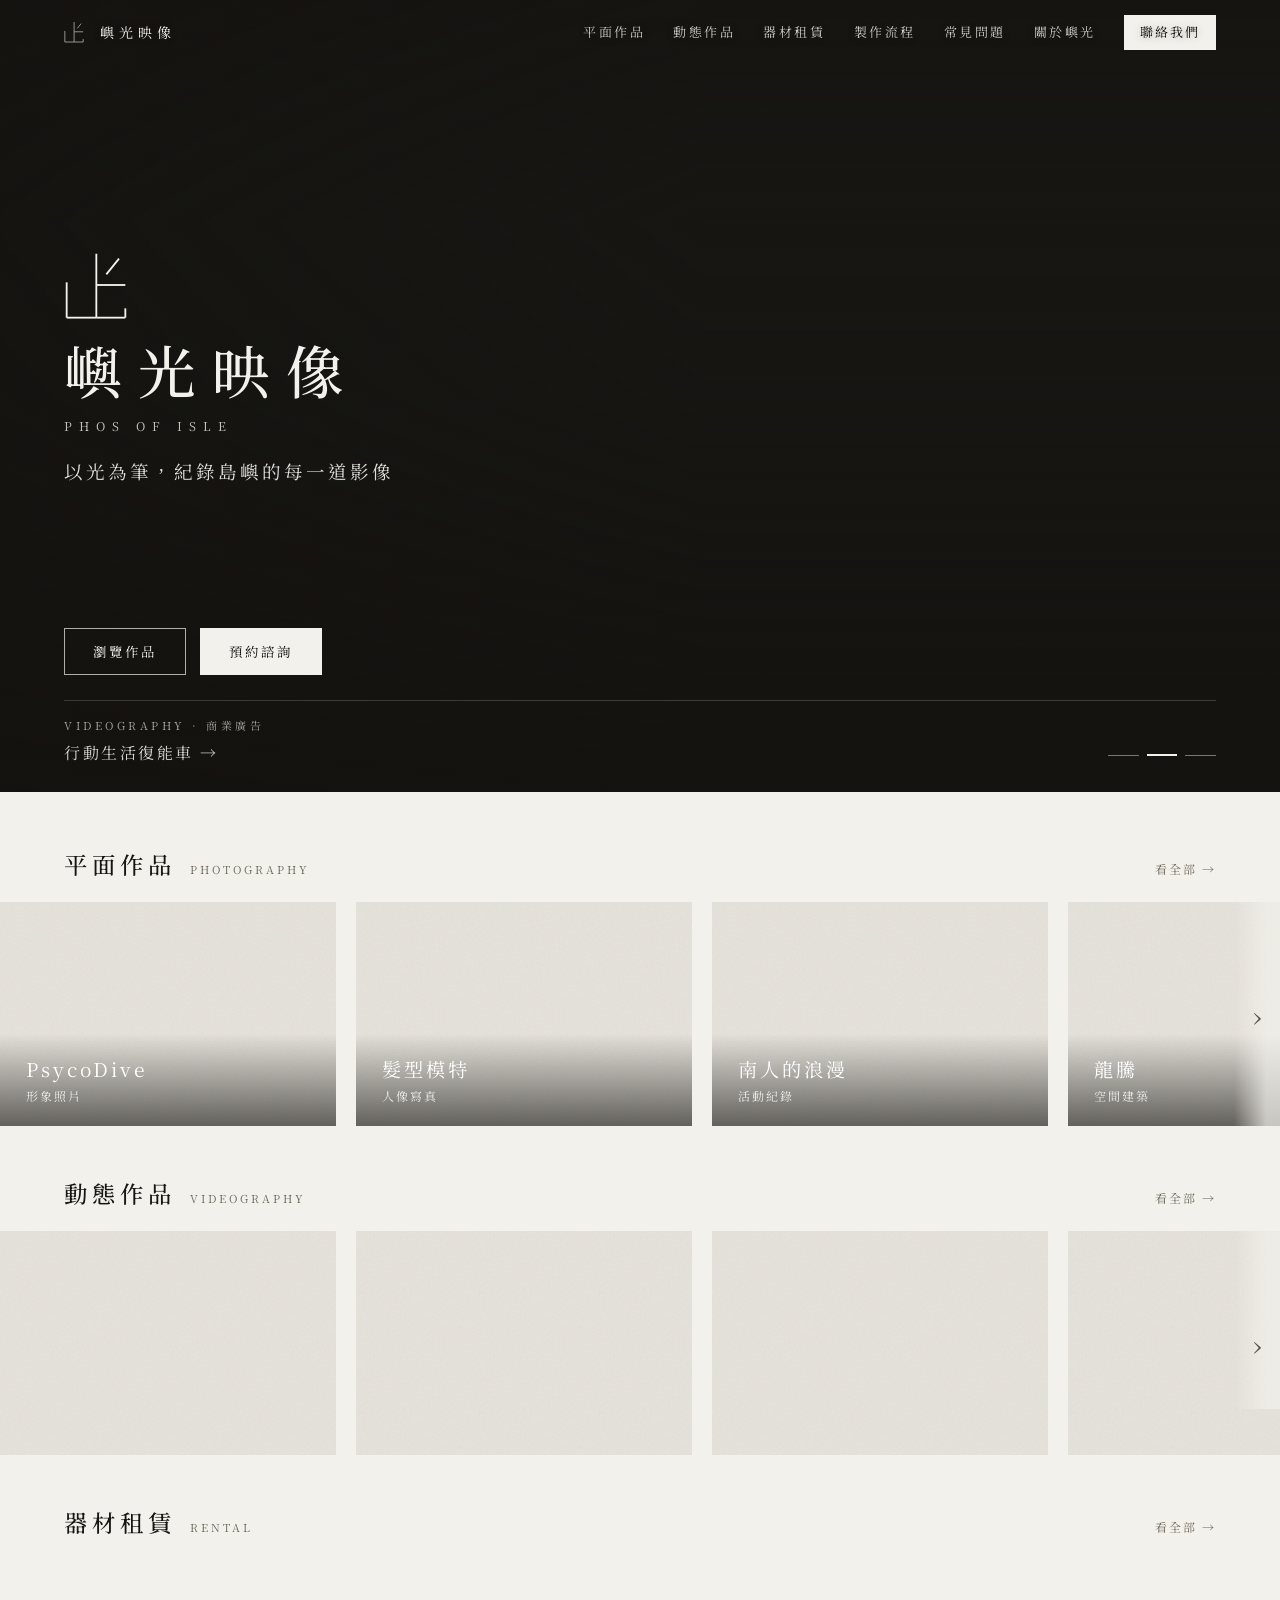
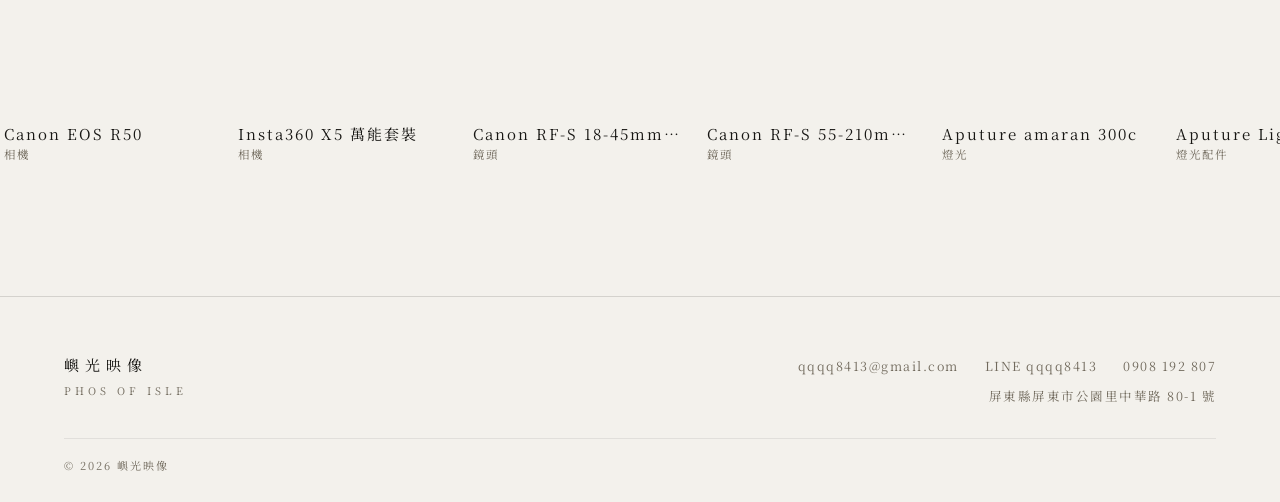
==== yuguang-site/index.html @ 2388ec25 "分類自動抓圖時要用專案的封面,不是專案的第一張照片 站長在「婚禮紀錄」的專案裡換了封面,分類卡片卻沒變。原因是分類沒有自己的 封面時,四個地方都直接抓 pj.photos[0],完全跳過 pj.cov" ====
<!DOCTYPE html>
<html lang="zh-Hant" class="no-js">
  <head>
<script>/*no-js-off*/document.documentElement.classList.remove("no-js")</script>
    <meta charset="UTF-8">
    <meta name="viewport" content="width=device-width, initial-scale=1.0">
    <title>嶼光映像 PHOS OF ISLE｜屏東攝影・影片製作・器材租借</title>
    <meta name="description" content="嶼光映像 PHOS OF ISLE，屏東的影像工作室。平面攝影、動態影片、企業形象與器材租賃，以光為筆，紀錄島嶼的每一道影像。">
    <link rel="canonical" href="https://phosofisle.com/">
    <meta name="theme-color" content="#f3f1ec">
    <link rel="icon" href="/favicon.svg" type="image/svg+xml">
    <link rel="icon" href="/favicon-32.png" sizes="32x32" type="image/png">
    <link rel="apple-touch-icon" href="/apple-touch-icon.png">
    <link rel="manifest" href="/site.webmanifest">
    <meta property="og:type" content="website">
    <meta property="og:site_name" content="嶼光映像 PHOS OF ISLE">
    <meta property="og:locale" content="zh_TW">
    <meta property="og:title" content="嶼光映像 PHOS OF ISLE｜屏東攝影・影片製作・器材租借">
    <meta property="og:description" content="嶼光映像 PHOS OF ISLE，屏東的影像工作室。平面攝影、動態影片、企業形象與器材租賃，以光為筆，紀錄島嶼的每一道影像。">
    <meta property="og:url" content="https://phosofisle.com/">
    <meta property="og:image" content="https://phosofisle.com/images/og.jpg">
    <meta property="og:image:width" content="1200">
    <meta property="og:image:height" content="630">
    <meta property="og:image:alt" content="嶼光映像 PHOS OF ISLE — 以光為筆，紀錄島嶼的每一道影像">
    <meta name="twitter:card" content="summary_large_image">
    <!-- 結構化資料:讓 Google 認得網站名稱與工作室資訊(名稱、聯絡方式、地址);內容與 content/site.json 一致,改聯絡資料時兩邊都要改 -->
    <script type="application/ld+json">
{
      "@context": "https://schema.org",
      "@graph": [
        {
          "@type": "WebSite",
          "@id": "https://phosofisle.com/#website",
          "url": "https://phosofisle.com/",
          "name": "嶼光映像",
          "alternateName": [
            "PHOS OF ISLE",
            "嶼光映像 PHOS OF ISLE"
          ],
          "inLanguage": "zh-TW",
          "publisher": {
            "@id": "https://phosofisle.com/#business"
          }
        },
        {
          "@type": ["LocalBusiness", "ProfessionalService"],
          "@id": "https://phosofisle.com/#business",
          "name": "嶼光映像",
          "alternateName": "PHOS OF ISLE",
          "url": "https://phosofisle.com/",
          "logo": "https://phosofisle.com/images/icon-512.png",
          "image": "https://phosofisle.com/images/og.jpg",
          "description": "屏東影像工作室：平面攝影、動態影像製作與影像器材日租。",
          "email": "qqqq8413@gmail.com",
          "telephone": "+886-908-192-807",
          "address": {
            "@type": "PostalAddress",
            "streetAddress": "公園里中華路 80-1 號",
            "addressLocality": "屏東市",
            "addressRegion": "屏東縣",
            "postalCode": "900",
            "addressCountry": "TW"
          },
          "priceRange": "$$",
          "foundingDate": "2025",
          "sameAs": [
            "https://www.instagram.com/phosofisle/"
          ],
          "openingHoursSpecification": [
            {
              "@type": "OpeningHoursSpecification",
              "dayOfWeek": ["Monday", "Tuesday", "Wednesday", "Thursday", "Friday"],
              "opens": "11:00",
              "closes": "20:00"
            }
          ],
          "areaServed": [
            {
              "@type": "AdministrativeArea",
              "name": "屏東縣"
            },
            {
              "@type": "AdministrativeArea",
              "name": "高雄市"
            }
          ],
          "knowsAbout": [
            "形象影片",
            "商業攝影",
            "人像攝影",
            "活動紀錄",
            "婚禮紀錄",
            "影像器材租借"
          ]
        }
      ]
    }
    </script>
  <style>
      :root{
            --paper:#f3f1ec;--paper-2:#eeece6;--ink:#171613;--muted:#a19a8d;
            --line:rgba(23,22,19,.14);--hair:rgba(23,22,19,.08);
            --serif:"Noto Serif TC","Songti TC",Georgia,"Times New Roman",serif;
            --sans:"PingFang TC","Noto Sans TC","Helvetica Neue",system-ui,sans-serif;
      }
      *{margin:0;padding:0;box-sizing:border-box}
      body{background:var(--paper);color:var(--ink);font-family:var(--sans);line-height:1.6;-webkit-font-smoothing:antialiased}
      a{text-decoration:none;color:inherit}
      html{scroll-behavior:smooth}

      /* 首頁主視覺:滿版精選影像輪播,文字疊在影像上 */
      .hero{position:relative;height:88svh;min-height:520px;max-height:1100px;overflow:hidden;background:var(--ink);color:#f3f1ec;
            display:flex;flex-direction:column;justify-content:center;padding:0 clamp(20px,5vw,64px) clamp(40px,6vh,80px)}
      .hero .slides,.hero .slide{position:absolute;inset:0}
      .hero .slide{background-image:var(--img);background-size:cover;background-position:center 40%;opacity:0;transition:opacity 1.6s ease}
      .hero .slide.on{opacity:1}
      .hero .slide.on.zoom{animation:kb 9s ease-out forwards}
      @keyframes kb{from{transform:scale(1.08)}to{transform:scale(1)}}
      .hero::after{content:"";position:absolute;inset:0;pointer-events:none;
            background:linear-gradient(to bottom,rgba(20,18,15,.35),rgba(20,18,15,0) 28%,rgba(20,18,15,.15) 50%,rgba(20,18,15,.78)),
                  linear-gradient(to right,rgba(20,18,15,.45),rgba(20,18,15,0) 55%)}
      .hero .inner{position:relative;z-index:2;max-width:640px}
      .hero .logo{display:block;width:clamp(40px,5vw,64px);height:auto;aspect-ratio:192/208;margin-bottom:18px}
      .hero h1{font-family:var(--serif);font-weight:500;font-size:clamp(2.1rem,5.2vw,3.6rem);letter-spacing:16px;line-height:1.1}
      .hero .latin{font-family:var(--serif);font-size:clamp(11px,.95vw,14px);letter-spacing:7px;opacity:.8;margin-top:14px}
      .hero .tagline{font-family:var(--serif);margin-top:22px;letter-spacing:3px;font-size:clamp(1rem,1.45vw,1.3rem);opacity:.92}
      /* 品牌區置中偏左,按鈕獨立放在左下、作品名稱上方 */
      .hero .actions{position:absolute;z-index:2;left:clamp(20px,5vw,64px);bottom:clamp(112px,13vh,130px);display:flex;gap:14px;flex-wrap:wrap;font-family:var(--serif);font-size:clamp(13px,1.05vw,15px);letter-spacing:3px}
      .hero .actions a{padding:12px 28px;border:1px solid rgba(243,241,236,.7);transition:background .3s,color .3s}
      .hero .actions a:hover,.hero .actions a.solid{background:#f3f1ec;color:var(--ink)}
      .hero .actions a.solid:hover{background:transparent;color:#f3f1ec}
      .hero .foot{position:absolute;z-index:2;left:0;right:0;bottom:0;display:flex;align-items:flex-end;justify-content:space-between;gap:20px;border-top:1px solid rgba(243,241,236,.18);padding-top:16px!important;margin:0 clamp(20px,5vw,64px);padding-left:0!important;padding-right:0!important;
            padding:0 clamp(20px,5vw,64px) 26px;font-family:var(--serif);font-size:clamp(14px,1.25vw,18px);letter-spacing:2.5px}
      .hero .now{opacity:.88;transition:opacity .4s;text-align:left;max-width:70%}
      .hero .now:hover{opacity:1}
      .hero .now small{display:block;font-size:clamp(11px,.85vw,13px);letter-spacing:3.5px;opacity:.75;margin-bottom:6px;text-transform:uppercase}
      .hero .dots{display:flex;gap:8px}
      .hero .dots button{width:22px;height:22px;border:0;background:none;cursor:pointer;display:flex;align-items:center;justify-content:center;padding:0}
      .hero .dots button{width:clamp(22px,2.4vw,34px)}
      .hero .dots button::before{content:"";width:100%;height:1px;background:rgba(243,241,236,.45);transition:background .3s}
      .hero .dots button[aria-current="true"]::before{background:#f3f1ec;height:2px}
      /* 直向螢幕:輪播改成 16:9 滿寬(影片原始比例,不裁切),品牌文字疊在下緣(留出底部約 15% 給影片內嵌字幕)、作品名稱與切換點在上緣;兩顆按鈕移到影像下方 */
      @media (max-aspect-ratio:4/5){
        .hero{height:auto;aspect-ratio:16/9;min-height:0;max-height:none;overflow:visible;margin-bottom:78px;
              justify-content:flex-end;padding:0 16px 8.5vw}
        .hero .slides{overflow:hidden}
        .hero::after{background:linear-gradient(to bottom,rgba(20,18,15,.6),rgba(20,18,15,0) 30%,rgba(20,18,15,0) 42%,rgba(20,18,15,.85))}
        .hero .logo{display:none}
        .hero h1{font-size:1.35rem;letter-spacing:8px}
        .hero .latin{display:none}
        .hero .tagline{font-size:.78rem;letter-spacing:1.5px;margin-top:6px}
        .hero .foot{top:0;bottom:auto;margin:0 16px;padding-top:10px!important;padding-bottom:0;border-top:0;align-items:flex-start;font-size:11.5px}
        .hero .now small{font-size:9.5px;margin-bottom:2px}
        .hero .actions{position:absolute;left:16px;right:16px;bottom:auto;top:calc(100% + 16px);margin:0;
              display:grid;grid-template-columns:1fr 1fr;gap:10px}
        .hero .actions a{text-align:center;padding:12px 0;border-color:var(--ink);color:var(--ink)}
        .hero .actions a:hover,.hero .actions a.solid{background:var(--ink);color:var(--paper)}
        .hero .actions a.solid:hover{background:transparent;color:var(--ink)}
      }
      @media (prefers-reduced-motion:reduce){.hero .slide.on.zoom{animation:none}.hero .slide{transition:none}}

      /* 首頁頂欄:第一屏就可見;在主視覺上為透明、淺色字,捲過主視覺後轉米白底 */
      .topbar{position:fixed;top:0;left:0;right:0;z-index:40;display:flex;justify-content:space-between;align-items:center;
            padding:15px clamp(20px,5vw,64px);background:var(--paper);border-bottom:1px solid var(--hair);color:var(--ink);
            transition:background-color .35s ease,color .35s ease,border-color .35s ease}
      html:not(.nav-open) .topbar:not(.solid){background:transparent;border-bottom-color:transparent;color:#f3f1ec}
      html:not(.nav-open) .topbar:not(.solid) .sitenav a{color:rgba(243,241,236,.82)}
      html:not(.nav-open) .topbar:not(.solid) .sitenav a:hover{color:#f3f1ec}
      html:not(.nav-open) .topbar:not(.solid) .sitenav a[aria-current="page"]::after{background:#f3f1ec}
      html:not(.nav-open) .topbar:not(.solid) .sitenav a.cta{background:#f3f1ec;color:var(--ink)}
      html:not(.nav-open) .topbar:not(.solid) .navtoggle{color:#f3f1ec}
      html:not(.nav-open) .topbar:not(.solid) .sitenav a,html:not(.nav-open) .topbar:not(.solid) .name{text-shadow:0 1px 8px rgba(0,0,0,.25)}
      .topbar .mark{display:flex;align-items:center;gap:11px}
      .topbar .name{font-family:var(--serif);font-size:14px;letter-spacing:5px;text-indent:5px}
      .rows{padding-top:clamp(36px,6vh,64px)}
      #rows{scroll-margin-top:var(--barh,70px)}
      /* 手機直式:主視覺只有 16:9,頂欄固定米白底,主視覺往下讓出頂欄高度(需放在透明頂欄規則之後) */
      @media (max-aspect-ratio:4/5){
        html:not(.nav-open) .topbar:not(.solid){background:var(--paper);border-bottom-color:var(--hair);color:var(--ink)}
        html:not(.nav-open) .topbar:not(.solid) .navtoggle{color:var(--ink)}
        html:not(.nav-open) .topbar:not(.solid) .name{text-shadow:none}
        body{padding-top:var(--barh,70px)}
      }

      .rows{padding-bottom:clamp(48px,8vh,88px)}
      .row{margin-bottom:clamp(30px,5vh,50px)}
      .rowhead{display:flex;align-items:baseline;gap:14px;padding:0 clamp(20px,5vw,64px);margin-bottom:15px}
      .rowhead h2{font-family:var(--serif);font-weight:500;font-size:clamp(1.15rem,2.4vw,1.46rem);letter-spacing:5px}
      .rowhead .en{font-family:var(--serif);font-size:11px;letter-spacing:3px;text-transform:uppercase;color:var(--muted)}
      .rowhead .more{margin-left:auto;font-family:var(--serif);font-size:12px;letter-spacing:2px;color:var(--muted);transition:.3s;white-space:nowrap}
      .rowhead .more:hover{color:var(--ink)}

      .track{display:flex;--gap:clamp(14px,1.6vw,22px);gap:var(--gap);overflow-x:auto;scroll-snap-type:x proximity;scroll-behavior:smooth;
                 padding:4px clamp(20px,5vw,64px);scrollbar-width:none}
      .track::-webkit-scrollbar{display:none}
      .tile{flex:0 0 calc((100% - 4*var(--gap))/5);scroll-snap-align:start;position:relative;display:block;
                aspect-ratio:3/2;overflow:hidden;background:#e7e4dd;user-select:none} @media(max-width:1180px){.tile{flex-basis:calc((100% - 3*var(--gap))/4)}} @media(max-width:900px){.tile{flex-basis:calc((100% - 2*var(--gap))/3)}} @media(max-width:560px){.tile{flex-basis:78%}} .rowwrap{position:relative} .arrow{position:absolute;top:0;bottom:0;width:46px;display:flex;align-items:center;justify-content:center;z-index:5;border:0;cursor:pointer;font-family:var(--serif);font-size:26px;color:var(--ink);opacity:.7;transition:opacity .25s} .arrow:hover{opacity:1} .arrow.prev{left:0;background:linear-gradient(to right,var(--paper) 30%,rgba(243,241,236,0))} .arrow.next{right:0;background:linear-gradient(to left,var(--paper) 30%,rgba(243,241,236,0))} .arrow[hidden]{display:none}
      /* 平面／動態兩列放大:電腦一次約 3 張(露出下一張一截,暗示可左右滑),平板約 2 張,手機約 1 張 */
      .row.lg .tile{flex-basis:calc((100% - 3*var(--gap))/3.25)}
      @media(max-width:1180px){.row.lg .tile{flex-basis:calc((100% - 2*var(--gap))/2.3)}}
      @media(max-width:700px){.row.lg .tile{flex-basis:84%}}
      .row.lg .tile .cap{padding:22px 26px;font-size:clamp(17px,1.5vw,24px);letter-spacing:3px}
      .row.lg .tile .cap small{font-size:clamp(12px,.9vw,14px);letter-spacing:2px;margin-top:6px}
      .tile .bg{position:absolute;inset:0;background-size:cover;background-position:center;transition:transform 1s cubic-bezier(.19,1,.22,1)}
      .tile:hover .bg{transform:scale(1.06)}
      .tile .grain{position:absolute;inset:0;opacity:.4;mix-blend-mode:multiply;pointer-events:none;
                       background-image:url("data:image/svg+xml,%3Csvg xmlns='http://www.w3.org/2000/svg' width='120' height='120'%3E%3Cfilter id='n'%3E%3CfeTurbulence type='fractalNoise' baseFrequency='.9' numOctaves='2'/%3E%3C/filter%3E%3Crect width='100%25' height='100%25' filter='url(%23n)' opacity='.28'/%3E%3C/svg%3E")}
      .tile .cap{position:absolute;left:0;right:0;bottom:0;z-index:2;padding:16px 18px;color:#fff;
                     font-family:var(--serif);font-size:16px;letter-spacing:2px;line-height:1.35;
                     background:linear-gradient(to top,rgba(20,18,15,.62),rgba(20,18,15,0))}
      .tile .cap small{display:block;font-size:11.5px;letter-spacing:1px;opacity:.85;margin-top:3px}
      /* 器材卡:去背照片直接浮在頁面底色上,名稱改深色字放在下方,不再壓在照片上 */
      .tile.prod{background:transparent;aspect-ratio:1/1}
      .tile.prod .grain{display:none}
      .tile.prod .bg{padding:9% 12% calc(64px + 5%);box-sizing:border-box}
      .tile.prod .cap{background:none;color:var(--ink);padding:10px 4px 12px;
                     white-space:nowrap;overflow:hidden;text-overflow:ellipsis;font-size:15px}
      .tile.prod .cap small{color:var(--muted);opacity:1}

      .empty{color:var(--muted);font-family:var(--serif);letter-spacing:2px;padding:30px clamp(20px,5vw,64px)}
      footer{text-align:center;padding:28px 20px;border-top:1px solid var(--hair);
                 font-family:var(--serif);font-size:11px;letter-spacing:2.5px;color:var(--muted)}
    </style>
    <link rel="preconnect" href="https://fonts.googleapis.com">
  <link rel="preconnect" href="https://fonts.gstatic.com" crossorigin>
  <script>/* 中文字型檔很大,在 4G 上會跟照片搶頻寬(實測讓第一屏照片晚約 0.8 秒)。
     這頁等第一屏照片載完才載字型,最多等 4 秒。 */
  window.loadSiteFont=function(){if(window.__fontOn)return;window.__fontOn=1;var l=document.createElement("link");l.rel="stylesheet";l.href="https://fonts.googleapis.com/css2?family=Noto+Serif+TC:wght@400;500&display=swap";document.head.appendChild(l)};
  setTimeout(window.loadSiteFont,4000);</script>
  <link rel="preload" href="content/albums.json" as="fetch" crossorigin>
  <link rel="preload" href="content/videos.json" as="fetch" crossorigin>
  <link rel="preload" href="content/gear.json" as="fetch" crossorigin>
  <link rel="stylesheet" href="assets/site.css">
  <script src="assets/site.js" defer></script>
  </head>
  <body>

    <svg width="0" height="0" style="position:absolute">
        <symbol id="logo" viewBox="0 0 192 208">
              <g fill="none" stroke="currentColor" stroke-width="5.5" stroke-linecap="butt">
                      <line x1="97" y1="8" x2="97" y2="200"/><line x1="127" y1="70" x2="165" y2="23"/>
                      <line x1="99" y1="102" x2="184" y2="102"/><line x1="8" y1="94" x2="8" y2="200"/>
                      <line x1="8" y1="200" x2="97" y2="200"/><line x1="97" y1="200" x2="184" y2="200"/>
                      <line x1="184" y1="200" x2="184" y2="172"/>
              </g>
        </symbol>
    </svg>

    <div class="topbar" id="topbar">
      <a class="mark" href="index.html"><svg><use href="#logo"/></svg><span class="name">嶼光映像</span></a>
      <!--pre:nav-->
<nav class="sitenav" id="sitenav" aria-label="主選單"><a href="pingmian.html">平面作品</a><a href="dongtai.html">動態作品</a><a href="qicai.html">器材租賃</a><a href="liucheng.html">製作流程</a><a href="wenda.html">常見問題</a><a href="guanyu.html">關於嶼光</a><a href="lianluo.html" class="cta">聯絡我們</a></nav>
<!--/pre:nav-->
    </div>

    <header class="hero" id="hero">
      <div class="slides" id="slides" aria-hidden="true"></div>
      <div class="inner">
        <svg class="logo"><use href="#logo"/></svg>
        <h1>嶼光映像</h1>
        <div class="latin">PHOS OF ISLE</div>
        <p class="tagline">以光為筆，紀錄島嶼的每一道影像</p>
      </div>
      <div class="actions">
        <a href="#rows">瀏覽作品</a>
        <a class="solid" href="lianluo.html">預約諮詢</a>
      </div>
      <div class="foot">
        <a class="now" id="now" href="dongtai.html" hidden></a>
        <div class="dots" id="dots"></div>
      </div>
    </header>

  <div class="rows" id="rows"></div>
  
  
  <script>
    const rows=document.getElementById('rows');
    function opt(u,w){if(!u)return u;if(u.indexOf('res.cloudinary.com')>-1&&u.indexOf('/upload/')>-1){return u.replace('/upload/',`/upload/f_auto,q_auto,w_${w}/`);}return u;}
    function esc(s){return String(s==null?'':s).replace(/[&<>"]/g,m=>({'&':'&amp;','<':'&lt;','>':'&gt;','"':'&quot;'}[m]));}
    /* 代表圖:自己指定的封面優先,再來才是第一張照片(專案也一樣) */
    function firstPhoto(node){
        if(node.cover)return node.cover;
        if(node.photos&&node.photos.length)return node.photos[0].image;
        if(node.projects)for(const pj of node.projects){
              if(pj.cover)return pj.cover;
              if(pj.photos&&pj.photos.length)return pj.photos[0].image;}
        return null;
    }
    /* 卡片的輪播圖:封面排第一張 */
    function tileImgs(node,w){const out=[];if(node.cover)out.push(opt(node.cover,w));
        (node.photos||[]).forEach(p=>{if(p.image&&p.image!==node.cover)out.push(opt(p.image,w));});
        return out.slice(0,6);}
    function tile(it){
        const imgs = (it.imgs&&it.imgs.length) ? it.imgs : (it.img?[it.img]:[]);
        const first = imgs[0];
        const bg = first&&it.product ? `background:url('${first}') center/contain no-repeat;background-origin:content-box` : first ? `background-image:url('${first}')` : it.icon ? `background:#e9e6df url('${it.icon}') center 38%/26% no-repeat` : 'background:linear-gradient(150deg,#c9c3b6,#8f897d)';
        const s = it.sub ? `<small>${esc(it.sub)}</small>` : '';
        return `<a class="tile${it.product?' prod':''}" href="${it.href}" data-imgs="${imgs.join('|')}"><div class="bg" style="${bg}"></div><div class="grain"></div><div class="cap">${esc(it.cap)}${s}</div></a>`;
    }
    function enableHover(){
        if(!window.matchMedia||!window.matchMedia('(hover:hover)').matches)return;
        document.querySelectorAll('.tile:not([data-h])').forEach(t=>{
              t.dataset.h='1';const imgs=(t.dataset.imgs||'').split('|').filter(Boolean);
              if(imgs.length<2)return;
              const bg=t.querySelector('.bg');let idx=0,timer=null,pre=false;
              t.addEventListener('pointerenter',()=>{if(!pre){pre=true;imgs.forEach(u=>{const im=new Image();im.src=u;});}timer=setInterval(()=>{idx=(idx+1)%imgs.length;bg.style.backgroundImage="url('"+imgs[idx]+"')";},900);});
              t.addEventListener('pointerleave',()=>{clearInterval(timer);idx=0;bg.style.backgroundImage="url('"+imgs[0]+"')";});
        });
    }
    function addRow(zh,en,more,items,size){
        const tiles = items.length ? items.map(tile).join('') : tile({href:more,img:null,cap:'尚無作品',sub:'點此進入'});
        rows.insertAdjacentHTML('beforeend',
                                    `<section class="row${size?' '+size:''}"><div class="rowhead"><h2>${zh}</h2><span class="en">${en}</span><a class="more" href="${more}">看全部 →</a></div><div class="rowwrap"><button class="arrow prev" aria-label="上一張" hidden>‹</button><div class="track">${tiles}</div><button class="arrow next" aria-label="下一張">›</button></div></section>`);
        bindArrows();
        
    }
    function bindArrows(){
        document.querySelectorAll('.rowwrap:not([data-a])').forEach(w=>{
              w.dataset.a='1';const tr=w.querySelector('.track'),pv=w.querySelector('.prev'),nx=w.querySelector('.next');
              const amt=()=>Math.max(tr.clientWidth*0.8,200);
              pv.addEventListener('click',()=>tr.scrollBy({left:-amt(),behavior:'smooth'}));
              nx.addEventListener('click',()=>tr.scrollBy({left:amt(),behavior:'smooth'}));
              const upd=()=>{const pad=parseFloat(getComputedStyle(tr).paddingLeft)||0,max=tr.scrollWidth-tr.clientWidth-2;pv.hidden=tr.scrollLeft<=pad+4;nx.hidden=tr.scrollLeft>=max;};
              tr.addEventListener('scroll',upd);window.addEventListener('resize',upd);setTimeout(upd,80);
        });
    }

    const GEARICON={'攝影機':'camera','相機機身':'camera','相機':'camera','燈光配件':'light','燈架':'tripod','鏡頭':'lens','燈光':'light','收音':'audio','穩定器':'gimbal','空拍機':'drone','腳架':'tripod'};
    /* 器材照片(去背):裁掉四周透明邊後完整顯示,不裁切 */
    function gimg(u,w){if(u&&u.indexOf('res.cloudinary.com')>-1&&u.indexOf('/upload/')>-1)return u.replace('/upload/',`/upload/e_trim:10/c_limit,w_${w},h_${w}/f_auto,q_auto/`);return opt(u,w);}
    function gearIcon(cat){return 'assets/gear-icons/'+(GEARICON[cat]||'other')+'.svg';}
    function ytid(s){s=String(s||'').trim();const m=s.match(/(?:youtu\.be\/|v=|embed\/|shorts\/|live\/)([A-Za-z0-9_-]{11})/);return m?m[1]:s;}

    /* 影片封面常內嵌電影黑邊;主視覺用 Cloudinary e_trim 先裁掉純色邊再放大 */
    function heroImg(u,w){if(u&&u.indexOf('res.cloudinary.com')>-1&&u.indexOf('/upload/')>-1)return u.replace('/upload/',`/upload/e_trim:20/f_auto,q_auto,w_${w||2000}/`);return u;}
    /* 主視覺輪播:精選影片中有自訂封面的優先(橫幅、高解析);不足 2 張時補平面作品照片 */
    function buildHero(v,a){
        const slides=[];
        (v.videos||[]).filter(x=>x.cover&&(x.featured===true||x.cat==='精選作品')).forEach(x=>
              slides.push({img:heroImg(x.cover),kicker:'Videography · '+(x.cat||'動態作品'),title:x.title||'',href:'dongtai.html?v='+encodeURIComponent(ytid(x.yt))}));
        if(slides.length<2)(a.albums||[]).forEach((al,i)=>{const ph=firstPhoto(al);
              if(ph)slides.push({img:heroImg(ph),kicker:'Photography · '+(al.zh||''),title:al.zh||'',href:al.slug?'pingmian.html?album='+al.slug:'pingmian.html?cat='+i});});
        if(!slides.length){window.loadSiteFont();return;}
        {const im=new Image();im.onload=im.onerror=()=>window.loadSiteFont();im.src=slides[0].img;}
        const box=document.getElementById('slides'),dots=document.getElementById('dots'),now=document.getElementById('now');
        const still=window.matchMedia&&matchMedia('(prefers-reduced-motion: reduce)').matches;
        box.innerHTML=slides.map(sl=>`<div class="slide${still?'':' zoom'}" data-img="${esc(sl.img)}"></div>`).join('');
        const els=[...box.children];
        const load=i=>{const el=els[i];if(el.dataset.img){el.style.setProperty('--img',`url('${el.dataset.img}')`);delete el.dataset.img;}};
        if(slides.length>1)dots.innerHTML=slides.map((sl,i)=>`<button type="button" aria-label="第 ${i+1} 張:${esc(sl.title)}"></button>`).join('');
        let cur=-1,timer=null;
        function go(i){
              if(i===cur)return;
              load(i);load((i+1)%els.length);
              els.forEach((el,k)=>el.classList.toggle('on',k===i));
              [...dots.children].forEach((d,k)=>d.setAttribute('aria-current',String(k===i)));
              const sl=slides[i];now.hidden=false;now.href=sl.href;
              now.innerHTML=`<small>${esc(sl.kicker)}</small>${esc(sl.title)} →`;
              cur=i;
        }
        function play(){clearInterval(timer);if(!still&&els.length>1)timer=setInterval(()=>go((cur+1)%els.length),7000);}
        [...dots.children].forEach((d,k)=>d.addEventListener('click',()=>{go(k);play();}));
        document.addEventListener('visibilitychange',()=>{document.hidden?clearInterval(timer):play();});
        go(0);play();
    }

    /* 頂欄:一直可見,捲過主視覺後轉為米白底 */
    (function(){
        const bar=document.getElementById('topbar'),hero=document.getElementById('hero');
        const upd=()=>{bar.classList.toggle('solid',window.scrollY>hero.offsetTop+hero.offsetHeight-bar.offsetHeight);
            document.documentElement.style.setProperty('--barh',bar.offsetHeight+'px');};
        window.addEventListener('scroll',upd,{passive:true});window.addEventListener('resize',upd);upd();
        if('ResizeObserver' in window)new ResizeObserver(upd).observe(bar);
    })();

    Promise.all([
        fetch('content/albums.json').then(r=>r.json()).catch(()=>({albums:[]})),
        fetch('content/videos.json').then(r=>r.json()).catch(()=>({videos:[]})),
        fetch('content/gear.json').then(r=>r.json()).catch(()=>({gear:[]}))
      ]).then(([a,v,g])=>{
        const plane=[];
        (a.albums||[]).forEach((al,i)=>{
              if(al.projects&&al.projects.length){
                      al.projects.forEach((pj,j)=>plane.push({featured:pj.featured===true,href:al.slug&&pj.slug?`pingmian.html?album=${al.slug}&project=${pj.slug}`:`pingmian.html?cat=${i}&proj=${j}`,imgs:tileImgs(pj,1200),cap:pj.zh||al.zh,sub:al.zh}));
              }else{
                      plane.push({featured:al.featured===true,href:al.slug?`pingmian.html?album=${al.slug}`:`pingmian.html?cat=${i}`,imgs:tileImgs(al,1200),cap:al.zh,sub:al.en});
              }
        });
        /* 後台勾了「★ 首頁精選」就只顯示勾選的(順序依後台的分類／專案排序);一個都沒勾時顯示全部 */
        const planePick=plane.filter(x=>x.featured);
        addRow('平面作品','Photography','pingmian.html',planePick.length?planePick:plane,'lg');

                const vids=(v.videos||[]).filter(x=>x.yt&&(x.featured===true||x.cat==='精選作品')).map(x=>({href:'dongtai.html?v='+encodeURIComponent(ytid(x.yt)),img:x.cover?heroImg(x.cover,1200):`https://img.youtube.com/vi/${(String(x.yt).match(/(?:youtu\.be\/|v=|embed\/|shorts\/|live\/)([A-Za-z0-9_-]{11})/)||[0,x.yt])[1]}/hqdefault.jpg`,cap:x.title||'影片',sub:x.cat}));
        addRow('動態作品','Videography','dongtai.html',vids,'lg');

                const gear=(g.gear||[]).map((x,i)=>({href:'qicai.html?item='+encodeURIComponent(x.slug||i),img:gimg(x.image,700),product:!!x.image,icon:gearIcon(x.cat),cap:x.name||'器材',sub:x.cat}));
        addRow('器材租賃','Rental','qicai.html',gear);
        buildHero(v,a);
        restoreY();
    }).catch(()=>{rows.innerHTML='<div class="empty">作品載入中,請稍後重新整理。</div>';});

    /* 首頁內容是載入後才產生的,瀏覽器自動還原捲動位置常常失敗;
       離開前記下位置,按上一頁回來、內容產生後再捲回去 */
    function restoreY(){
        try{
            const nav=performance.getEntriesByType('navigation')[0];
            const y=+sessionStorage.getItem('homeY');
            if(!(nav&&nav.type==='back_forward'&&y>0))return;
            /* 字型、圖片陸續載入會改變頁面高度:穩定前多捲幾次,使用者一滑動就停止 */
            let stop=false;const halt=()=>{stop=true;};
            ['wheel','touchstart','keydown'].forEach(t=>window.addEventListener(t,halt,{once:true,passive:true}));
            const go=()=>{if(!stop)window.scrollTo(0,y);};
            requestAnimationFrame(go);[150,400,800,1500].forEach(ms=>setTimeout(go,ms));
            if(document.fonts)document.fonts.ready.then(go);
        }catch(e){}
    }
    window.addEventListener('pagehide',()=>{try{sessionStorage.setItem('homeY',String(window.scrollY));}catch(e){}});
</script>
    <footer class="sitefoot"><!--pre:foot-->
<div class="brand"><span class="zh">嶼光映像</span><span class="en">PHOS OF ISLE</span></div><div class="contact"><a href="mailto:qqqq8413@gmail.com">qqqq8413@gmail.com</a><a href="https://line.me/R/ti/p/~qqqq8413" target="_blank" rel="noopener">LINE qqqq8413</a><a href="tel:0908192807">0908 192 807</a></div><div class="addr">屏東縣屏東市公園里中華路 80-1 號</div><div class="copy">© 2026 嶼光映像</div>
<!--/pre:foot--></footer>
</body>
</html>
---- yuguang-site/assets/site.css ----
/* 全站共用:導覽列、對比、淡入節奏。載入於各頁 inline <style> 之後,以覆寫同名規則。 */
/* 字型改由各頁 <head> 以非阻塞方式載入(原本在這裡 @import,會讓整頁多等一次請求) */

:root{--muted:#716a5d} /* 原 #a19a8d 對比 2.5:1 → 4.7:1(WCAG AA) */

/* ---- 淡入:縮短、減少位移,第一屏不再長時間空白 ---- */
.reveal{transform:translateY(10px)!important;transition:opacity .45s ease,transform .45s ease!important}
.reveal.show{transform:none!important}
@media (prefers-reduced-motion:reduce){
  .reveal{opacity:1!important;transform:none!important;transition:none!important}
}

/* ---- 導覽列 ---- */
.sitenav{display:flex;align-items:center;gap:clamp(18px,2.2vw,32px);font-family:var(--serif)}
.sitenav a{position:relative;font-size:13px;letter-spacing:2.5px;color:var(--muted);transition:color .25s;padding:6px 0}
.sitenav a:hover,.sitenav a[aria-current="page"]{color:var(--ink)}
.sitenav a[aria-current="page"]::after{content:"";position:absolute;left:0;right:2.5px;bottom:0;height:1px;background:var(--ink)}
.sitenav a.cta{color:var(--paper);background:var(--ink);padding:7px 16px;letter-spacing:2px}
.sitenav a.cta::after{display:none}
.sitenav a.cta:hover{opacity:.85;color:var(--paper)}
/* 頂欄排版:logo 靠左、選單靠右。
   用格線而不是 flex 的 space-between:選單的位置不受左右有幾個元素影響
   (以前有「返回首頁」時,選單會被擠到中間,拿掉之後又會跑到別的位置)。 */
@media (min-width:901px){
  .topbar{display:grid;grid-template-columns:1fr auto;align-items:center}
  /* 不加 justify-self 的話,logo 會被拉成整欄寬,點到旁邊的空白也會回首頁 */
  .topbar .mark{grid-column:1;justify-self:start}
  .topbar .sitenav{grid-column:2;justify-self:end}
}

.navtoggle{display:none;pointer-events:auto;background:none;border:0;cursor:pointer;width:40px;height:40px;
  margin-right:-10px;align-items:center;justify-content:center;color:var(--ink)}
.navtoggle span{display:block;width:20px;height:1px;background:currentColor;position:relative;transition:background .2s}
.navtoggle span::before,.navtoggle span::after{content:"";position:absolute;left:0;width:20px;height:1px;background:currentColor;transition:transform .3s}
.navtoggle span::before{top:-6px}.navtoggle span::after{top:6px}
.nav-open .navtoggle span{background:transparent}
.nav-open .navtoggle span::before{transform:translateY(6px) rotate(45deg)}
.nav-open .navtoggle span::after{transform:translateY(-6px) rotate(-45deg)}

@media (max-width:900px){
  .navtoggle{display:flex;width:44px;height:44px}
  .sitenav{position:fixed;inset:0;z-index:-1;flex-direction:column;justify-content:center;gap:26px;
    background:var(--paper);opacity:0;visibility:hidden;transition:opacity .3s,visibility .3s;pointer-events:auto}
  .sitenav a{font-size:1.25rem;letter-spacing:8px;text-indent:8px}
  .sitenav a.cta{font-size:1rem;margin-top:10px;padding:12px 32px}
  .nav-open .sitenav{opacity:1;visibility:visible}
  .nav-open{overflow:hidden}
}
/* backdrop-filter 會讓 fixed 子元素改以頂欄為定位框,展開選單時先關掉 */
.nav-open .topbar{z-index:1000!important;backdrop-filter:none!important;-webkit-backdrop-filter:none!important;background:var(--paper)!important}
/* 中文標題與宣言避免最後一行只剩一兩個字 */
h1,h2,h3,.manifesto,.tagline,.sitecta .s{text-wrap:balance}
/* 頂欄 logo:原本 height:auto 會讓 <svg><use> 撐到預設 150px,頂欄變 180px 高 */
.topbar .mark svg{width:20px;height:22px;display:block}

/* ---- 手機的可點範圍 ---- */
/* 一行字只有 20px 高,手指按不準。這裡只把可點範圍撐大,字級、間距與視覺都不動:
   會影響排版的地方用等量負邊距抵銷,圓點類用 ::after 疊一層看不見的熱區。 */
@media (max-width:900px){
  .topbar .mark{padding:11px 0;margin:-11px 0}
  .crumb a{display:inline-block;padding:11px 0;margin:-11px 0}
  .sitefoot .contact a{display:inline-block;padding:9px 0}
  .info .socials a{display:inline-block;padding:10px 0}
  .grps .grp li a{display:block;padding:7px 0}
  .more ul li a{display:block;padding:7px 0}
  .rowhead .more{display:inline-block;padding:10px 0;margin:-10px 0}
  .hero .dots button{position:relative}
  .hero .dots button::after{content:"";position:absolute;left:-6px;right:-6px;top:-11px;bottom:-11px}
}

/* 靜態清單(部署時寫進 HTML 給不執行 JS 的爬蟲看)一律整列寬:
   萬一被放進多欄版面裡,也不會擠進某一欄、跟側欄疊在一起(器材頁曾經如此)。 */
.sitelinks{grid-column:1/-1;width:100%}

/* ---- 作品頁 / 器材頁底部預約區塊 ---- */
.sitecta{text-align:center;padding:clamp(56px,8vw,104px) 20px;border-top:1px solid var(--line);margin-top:clamp(40px,6vw,80px)}
.sitecta .k{font-family:var(--serif);font-size:12px;letter-spacing:6px;color:var(--muted);text-transform:uppercase;margin-bottom:16px}
.sitecta h2{font-family:var(--serif);font-weight:500;font-size:clamp(1.4rem,3vw,2rem);letter-spacing:6px}
.sitecta .s{font-family:var(--serif);color:#5a554c;letter-spacing:2px;margin:16px auto 30px;max-width:30em;font-size:clamp(.9rem,1.6vw,1rem);line-height:1.9}
.sitecta .btn{display:inline-block;font-family:var(--serif);letter-spacing:3px;font-size:14px;color:var(--paper);background:var(--ink);padding:14px 40px;transition:opacity .3s}
.sitecta .btn:hover{opacity:.85}

/* ---- 全站頁尾 ---- */
.sitefoot{text-align:left;border-top:1px solid var(--line);padding:clamp(36px,5vw,56px) clamp(20px,5vw,64px) 28px;
  display:grid;grid-template-columns:auto 1fr;gap:10px 40px;align-items:baseline;font-family:var(--serif);color:var(--muted);font-size:12.5px;letter-spacing:1.5px}
.sitefoot .brand{grid-row:span 2;display:flex;flex-direction:column;gap:6px}
.sitefoot .brand .zh{color:var(--ink);font-size:15px;letter-spacing:6px}
.sitefoot .brand .en{font-size:10.5px;letter-spacing:4px}
.sitefoot .contact{display:flex;flex-wrap:wrap;gap:8px 26px;justify-content:flex-end}
.sitefoot a{transition:color .25s}.sitefoot a:hover{color:var(--ink)}
.sitefoot .addr{text-align:right}
.sitefoot .copy{grid-column:1/-1;margin-top:22px;padding-top:18px;border-top:1px solid var(--hair);font-size:11px;letter-spacing:2px}
@media (max-width:720px){
  .sitefoot{grid-template-columns:1fr}
  .sitefoot .brand{grid-row:auto;margin-bottom:10px}
  .sitefoot .contact{justify-content:flex-start;flex-direction:column}
  .sitefoot .addr{text-align:left}
}

/* 作品／器材清單(部署時寫入的靜態連結):讓每個獨立頁面都有真正的 <a> 連得到,
   不用只靠 sitemap;對訪客也是一份可快速掃過的目錄 */
.sitelinks{max-width:1240px;margin:0 auto;padding:clamp(28px,4vw,52px) clamp(20px,5vw,64px) clamp(36px,5vw,64px);border-top:1px solid var(--hair,rgba(23,22,19,.08))}
.sitelinks h2{font-family:var(--serif,serif);font-weight:500;font-size:13px;letter-spacing:3px;color:var(--muted,#716a5d);margin-bottom:6px}
.sitelinks .note{color:var(--muted,#716a5d);font-size:12.5px;letter-spacing:1px;margin-bottom:20px}
.sitelinks .grps{display:grid;grid-template-columns:repeat(auto-fill,minmax(240px,1fr));gap:22px 30px}
.sitelinks .grp h3{font-family:var(--serif,serif);font-weight:500;font-size:14.5px;letter-spacing:2px;margin:0 0 8px;padding-bottom:7px;border-bottom:1px solid var(--hair,rgba(23,22,19,.08))}
.sitelinks ul{list-style:none;margin:0;padding:0;display:flex;flex-direction:column;gap:7px}
.sitelinks li{font-size:13.5px;letter-spacing:.5px;color:#4f4a42;overflow:hidden;text-overflow:ellipsis;white-space:nowrap}
.sitelinks a{border-bottom:1px solid transparent;transition:border-color .25s}
.sitelinks a:hover{border-bottom-color:currentColor}
.sitelinks li span{color:var(--muted,#716a5d);font-size:11.5px;margin-left:7px}

/* 關於頁:工作室資訊與合作單位(部署時寫入的具體事實) */
.facts{max-width:900px;margin:0 auto;padding:clamp(24px,4vw,48px) clamp(20px,5vw,64px)}
.facts h2{font-family:var(--serif,serif);font-weight:500;font-size:13px;letter-spacing:3px;color:var(--muted,#716a5d);margin:0 0 12px}
.facts h2+ul+h2{margin-top:28px}
.facts ul{list-style:none;margin:0;padding:0;display:flex;flex-direction:column;gap:8px}
.facts .facts-list li{font-size:14.5px;line-height:1.95;letter-spacing:.5px;color:#4f4a42;padding-left:16px;position:relative}
.facts .facts-list li::before{content:"";position:absolute;left:0;top:14px;width:7px;height:1px;background:var(--muted,#716a5d)}
.facts .clients{flex-direction:row;flex-wrap:wrap;gap:8px 10px}
.facts .clients li{font-family:var(--serif,serif);font-size:13.5px;letter-spacing:1.5px;color:#403c34;
  border:1px solid var(--hair,rgba(23,22,19,.08));padding:7px 14px;background:var(--paper-2,#eeece6)}
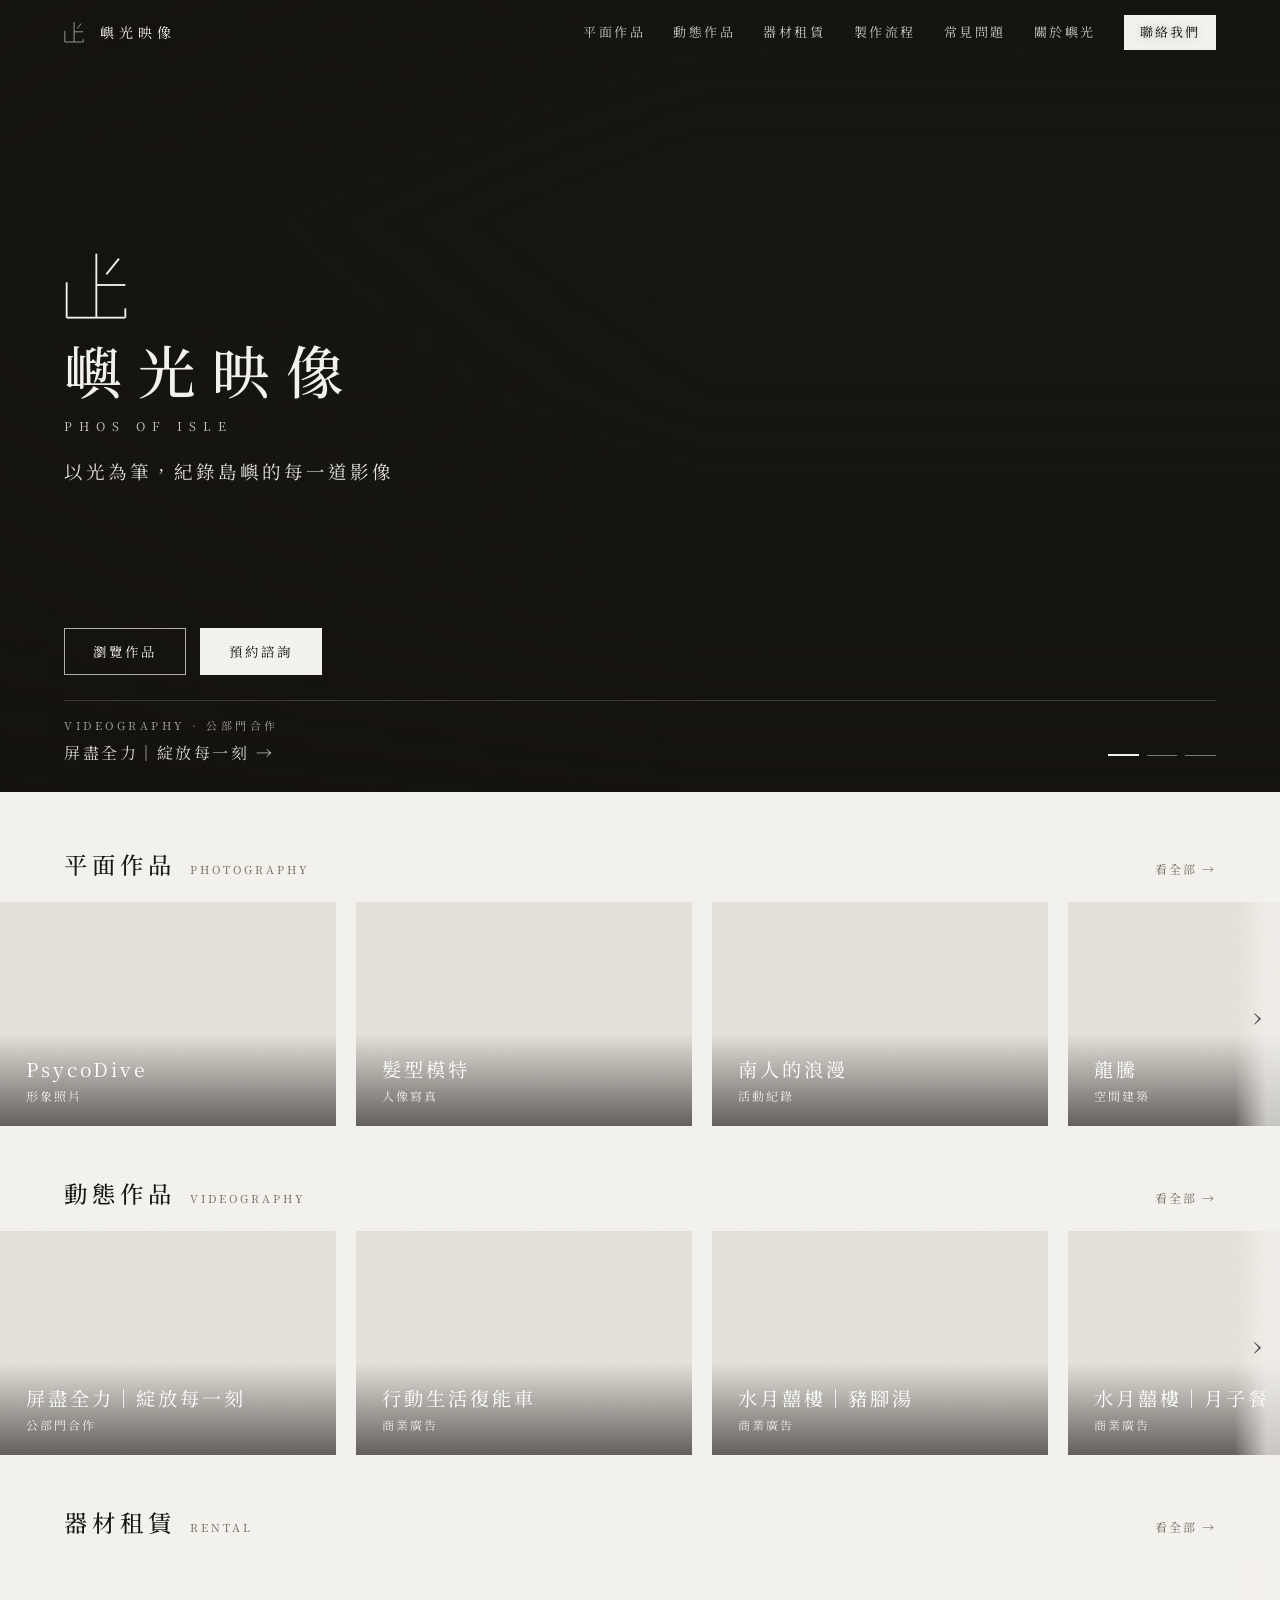
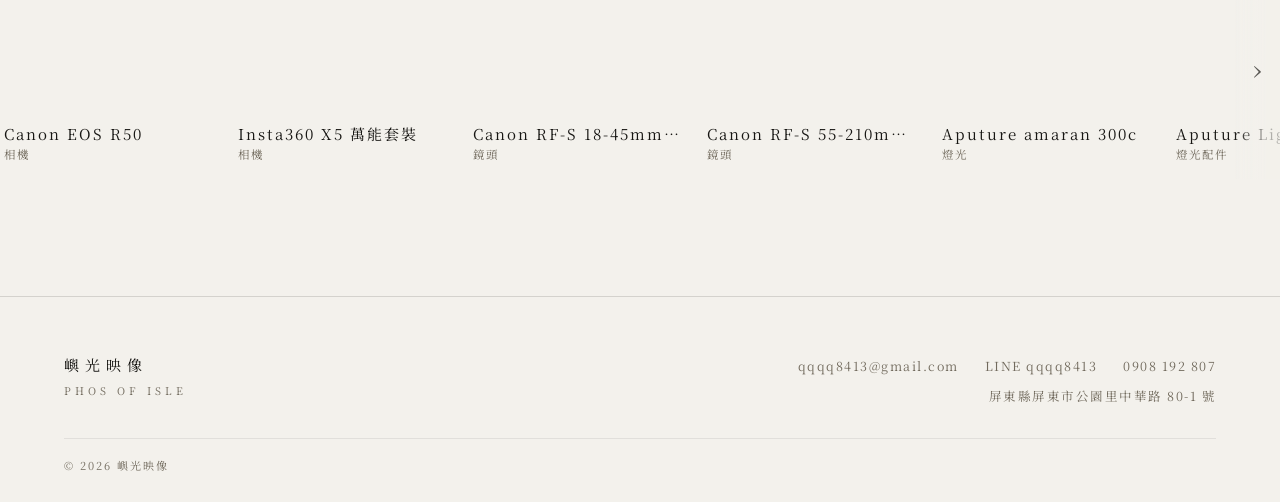
==== commit 228d696b: "全站動態:進站 LOGO 動畫、捲動依序浮現、換頁淡入淡出 首頁進站:在深色畫面上用光把 LOGO 一筆一筆畫出來(先畫地平線、再升起三道 直線、最後射出那道光),名字浮現,接著像暗房顯影一樣淡出成主" ====
--- a/yuguang-site/index.html
+++ b/yuguang-site/index.html
@@ -2,6 +2,7 @@
 <html lang="zh-Hant" class="no-js">
   <head>
 <script>/*no-js-off*/document.documentElement.classList.remove("no-js")</script>
+<script>/*intro*/try{var q=/[?&]intro=1/.test(location.search);if(!matchMedia('(prefers-reduced-motion: reduce)').matches&&(q||(!sessionStorage.getItem('yg-intro')&&!location.hash&&!navigator.webdriver))){document.documentElement.classList.add('is-intro','is-intro-hero');sessionStorage.setItem('yg-intro','1')}}catch(e){}</script>
     <meta charset="UTF-8">
     <meta name="viewport" content="width=device-width, initial-scale=1.0">
     <title>嶼光映像 PHOS OF ISLE｜屏東攝影・影片製作・器材租借</title>
@@ -220,6 +221,39 @@
       .empty{color:var(--muted);font-family:var(--serif);letter-spacing:2px;padding:30px clamp(20px,5vw,64px)}
       footer{text-align:center;padding:28px 20px;border-top:1px solid var(--hair);
                  font-family:var(--serif);font-size:11px;letter-spacing:2.5px;color:var(--muted)}
+      /* ---- 進站動畫:在暗處用光把 LOGO 一筆一筆畫出來,再像暗房顯影一樣淡出成主視覺 ----
+         只在每次開瀏覽器後第一次進首頁時播放(sessionStorage),約 2.2 秒;點一下、按鍵、滾動就立刻跳過。
+         「減少動態」、網址帶 #錨點、自動化工具(爬蟲)都不播。網址加 ?intro=1 可強制重看。
+         緩動曲線直接寫數值,不依賴 site.css 的變數:萬一 site.css 晚到,動畫也不會失效。 */
+      /* 注意:<html> 上的旗標是 is-intro,遮罩是 .intro,兩者不可同名——
+         同名的話 .intro{display:none} 會連 <html> 一起隱藏,整頁在動畫結束前完全不會畫出來 */
+      .intro{display:none}
+      html.is-intro .intro{display:flex;position:fixed;inset:0;z-index:2000;flex-direction:column;align-items:center;justify-content:center;
+        background:var(--ink);color:#f3f1ec;animation:intro-out .65s cubic-bezier(.65,0,.35,1) 1.6s forwards}
+      .intro svg{width:clamp(52px,6vw,76px);height:auto;aspect-ratio:192/208;overflow:visible}
+      .intro line{stroke-dasharray:var(--len);stroke-dashoffset:var(--len);animation:intro-draw var(--t) cubic-bezier(.65,0,.35,1) var(--d) forwards}
+      .intro line.ray{filter:drop-shadow(0 0 5px rgba(243,241,236,.55))}
+      .intro .nm{font-family:var(--serif);font-size:clamp(18px,1.9vw,24px);letter-spacing:12px;text-indent:12px;margin-top:30px;opacity:0;
+        animation:intro-name 1s cubic-bezier(.19,1,.22,1) .8s forwards}
+      .intro .lt{font-family:var(--serif);font-size:11px;letter-spacing:7px;text-indent:7px;margin-top:12px;opacity:0;
+        animation:intro-fade .9s cubic-bezier(.19,1,.22,1) .98s forwards}
+      @keyframes intro-draw{to{stroke-dashoffset:0}}
+      @keyframes intro-name{from{opacity:0;letter-spacing:24px;text-indent:24px}to{opacity:1}}
+      @keyframes intro-fade{to{opacity:.62}}
+      @keyframes intro-out{to{opacity:0;visibility:hidden}}
+
+      /* ---- 主視覺文字依序浮現(純 CSS,第一次繪製就套用,不會先閃一下) ----
+         播進站動畫時整體往後延,接在顯影之後;跳過進站動畫時 JS 拿掉 is-intro-hero,就改用一般的時間點 */
+      @media (prefers-reduced-motion:no-preference){
+        .hero .inner>*,.hero .actions,.hero .foot{animation:hero-in 1.1s cubic-bezier(.19,1,.22,1) both}
+        .hero .inner>:nth-child(1){animation-delay:.12s}.hero .inner>:nth-child(2){animation-delay:.2s}
+        .hero .inner>:nth-child(3){animation-delay:.3s}.hero .inner>:nth-child(4){animation-delay:.4s}
+        .hero .actions{animation-delay:.52s}.hero .foot{animation-delay:.66s}
+        html.is-intro-hero .hero .inner>:nth-child(1){animation-delay:1.62s}html.is-intro-hero .hero .inner>:nth-child(2){animation-delay:1.7s}
+        html.is-intro-hero .hero .inner>:nth-child(3){animation-delay:1.8s}html.is-intro-hero .hero .inner>:nth-child(4){animation-delay:1.9s}
+        html.is-intro-hero .hero .actions{animation-delay:2.02s}html.is-intro-hero .hero .foot{animation-delay:2.16s}
+      }
+      @keyframes hero-in{from{opacity:0;transform:translate3d(0,20px,0)}}
     </style>
     <link rel="preconnect" href="https://fonts.googleapis.com">
   <link rel="preconnect" href="https://fonts.gstatic.com" crossorigin>
@@ -234,6 +268,22 @@
   <script src="assets/site.js" defer></script>
   </head>
   <body>
+    <div class="intro" id="intro" aria-hidden="true">
+      <svg viewBox="0 0 192 208" focusable="false">
+        <g fill="none" stroke="currentColor" stroke-width="5.5" stroke-linecap="butt">
+          <!-- 先畫地平線,再從地平線升起三道直線,接著中間的橫線,最後射出那道光 -->
+          <line x1="8" y1="200" x2="97" y2="200" style="--len:89;--d:.1s;--t:.26s"/>
+          <line x1="97" y1="200" x2="184" y2="200" style="--len:87;--d:.36s;--t:.26s"/>
+          <line x1="8" y1="200" x2="8" y2="94" style="--len:106;--d:.5s;--t:.34s"/>
+          <line x1="97" y1="200" x2="97" y2="8" style="--len:192;--d:.56s;--t:.46s"/>
+          <line x1="184" y1="200" x2="184" y2="172" style="--len:28;--d:.64s;--t:.22s"/>
+          <line x1="99" y1="102" x2="184" y2="102" style="--len:85;--d:.82s;--t:.3s"/>
+          <line class="ray" x1="127" y1="70" x2="165" y2="23" style="--len:61;--d:1.02s;--t:.28s"/>
+        </g>
+      </svg>
+      <div class="nm">嶼光映像</div>
+      <div class="lt">PHOS OF ISLE</div>
+    </div>
 
     <svg width="0" height="0" style="position:absolute">
         <symbol id="logo" viewBox="0 0 192 208">
@@ -420,5 +470,28 @@
     <footer class="sitefoot"><!--pre:foot-->
 <div class="brand"><span class="zh">嶼光映像</span><span class="en">PHOS OF ISLE</span></div><div class="contact"><a href="mailto:qqqq8413@gmail.com">qqqq8413@gmail.com</a><a href="https://line.me/R/ti/p/~qqqq8413" target="_blank" rel="noopener">LINE qqqq8413</a><a href="tel:0908192807">0908 192 807</a></div><div class="addr">屏東縣屏東市公園里中華路 80-1 號</div><div class="copy">© 2026 嶼光映像</div>
 <!--/pre:foot--></footer>
+<script>
+/* 進站動畫的收尾與跳過 */
+(function(){
+  var root=document.documentElement,el=document.getElementById('intro');
+  if(!el)return;
+  if(!root.classList.contains('is-intro')){el.parentNode.removeChild(el);return;}
+  var done=false,evs=['pointerdown','keydown','wheel','touchstart'];
+  function end(){
+    if(done)return;done=true;
+    root.classList.remove('is-intro');if(el.parentNode)el.parentNode.removeChild(el);
+    evs.forEach(function(t){removeEventListener(t,skip,true)});
+  }
+  function skip(){
+    if(done)return;
+    root.classList.remove('is-intro-hero');
+    if(el.animate){var a=el.animate([{opacity:getComputedStyle(el).opacity},{opacity:0}],{duration:320,easing:'cubic-bezier(.7,0,.84,0)',fill:'forwards'});a.onfinish=end;}
+    setTimeout(end,450);
+  }
+  evs.forEach(function(t){addEventListener(t,skip,{capture:true,passive:true})});
+  el.addEventListener('animationend',function(e){if(e.target===el&&e.animationName==='intro-out')end();});
+  setTimeout(end,2500);
+})();
+</script>
 </body>
 </html>
--- a/yuguang-site/assets/site.css
+++ b/yuguang-site/assets/site.css
@@ -120,3 +120,45 @@
 .facts .clients{flex-direction:row;flex-wrap:wrap;gap:8px 10px}
 .facts .clients li{font-family:var(--serif,serif);font-size:13.5px;letter-spacing:1.5px;color:#403c34;
   border:1px solid var(--hair,rgba(23,22,19,.08));padding:7px 14px;background:var(--paper-2,#eeece6)}
+
+/* ==== 動態 ====
+   全站共用同一組節奏:進場用 expo-out(快速到位、慢慢停),離場比進場短。
+   只動 transform／opacity;「減少動態」的系統設定一律尊重。 */
+:root{--ease-out:cubic-bezier(.19,1,.22,1);--ease-in:cubic-bezier(.7,0,.84,0);--ease-inout:cubic-bezier(.65,0,.35,1)}
+
+/* 捲動浮現:還沒捲到的卡片先隱藏(只有 site.js 會加這個 class,沒有 JS 就不會隱藏) */
+.rv-wait{opacity:0}
+@media print{.rv-wait{opacity:1!important}}
+
+/* 換頁:舊頁面淡出、新頁面淡入並微微上浮;頂欄固定不動,不會每次換頁都閃一下
+   (Chrome、Edge、Safari 18.2 以上支援;其他瀏覽器照常換頁,沒有影響) */
+@view-transition{navigation:auto}
+.topbar{view-transition-name:yg-topbar}
+::view-transition-old(root){animation:.22s var(--ease-in) both yg-vt-out}
+::view-transition-new(root){animation:.6s var(--ease-out) both yg-vt-in}
+@keyframes yg-vt-out{to{opacity:0}}
+@keyframes yg-vt-in{from{opacity:0;transform:translate3d(0,14px,0)}}
+
+/* 桌機導覽列:滑過時底線從左邊畫出來,離開時往右收掉 */
+@media (min-width:901px) and (hover:hover){
+  .sitenav a:not(.cta)::after{content:"";position:absolute;left:0;right:2.5px;bottom:0;height:1px;background:currentColor;
+    transform:scaleX(0);transform-origin:right center;transition:transform .55s var(--ease-out)}
+  .sitenav a:not(.cta):hover::after,.sitenav a[aria-current="page"]::after{transform:scaleX(1);transform-origin:left center}
+}
+
+/* 手機選單:打開時連結由上往下依序浮現;關上時一起淡出(比打開快) */
+@media (max-width:900px){
+  .sitenav a{opacity:0;transform:translate3d(0,16px,0);transition:opacity .25s var(--ease-in),transform .25s var(--ease-in)}
+  .nav-open .sitenav a{opacity:1;transform:none;transition:opacity .7s var(--ease-out),transform .7s var(--ease-out)}
+  .nav-open .sitenav a:nth-child(1){transition-delay:.08s}.nav-open .sitenav a:nth-child(2){transition-delay:.13s}
+  .nav-open .sitenav a:nth-child(3){transition-delay:.18s}.nav-open .sitenav a:nth-child(4){transition-delay:.23s}
+  .nav-open .sitenav a:nth-child(5){transition-delay:.28s}.nav-open .sitenav a:nth-child(6){transition-delay:.33s}
+  .nav-open .sitenav a:nth-child(7){transition-delay:.4s}
+}
+
+@media (prefers-reduced-motion:reduce){
+  @view-transition{navigation:none}
+  .rv-wait{opacity:1!important}
+  .sitenav a,.nav-open .sitenav a{opacity:1;transform:none;transition:none}
+  .sitenav a:not(.cta)::after{transition:none}
+}
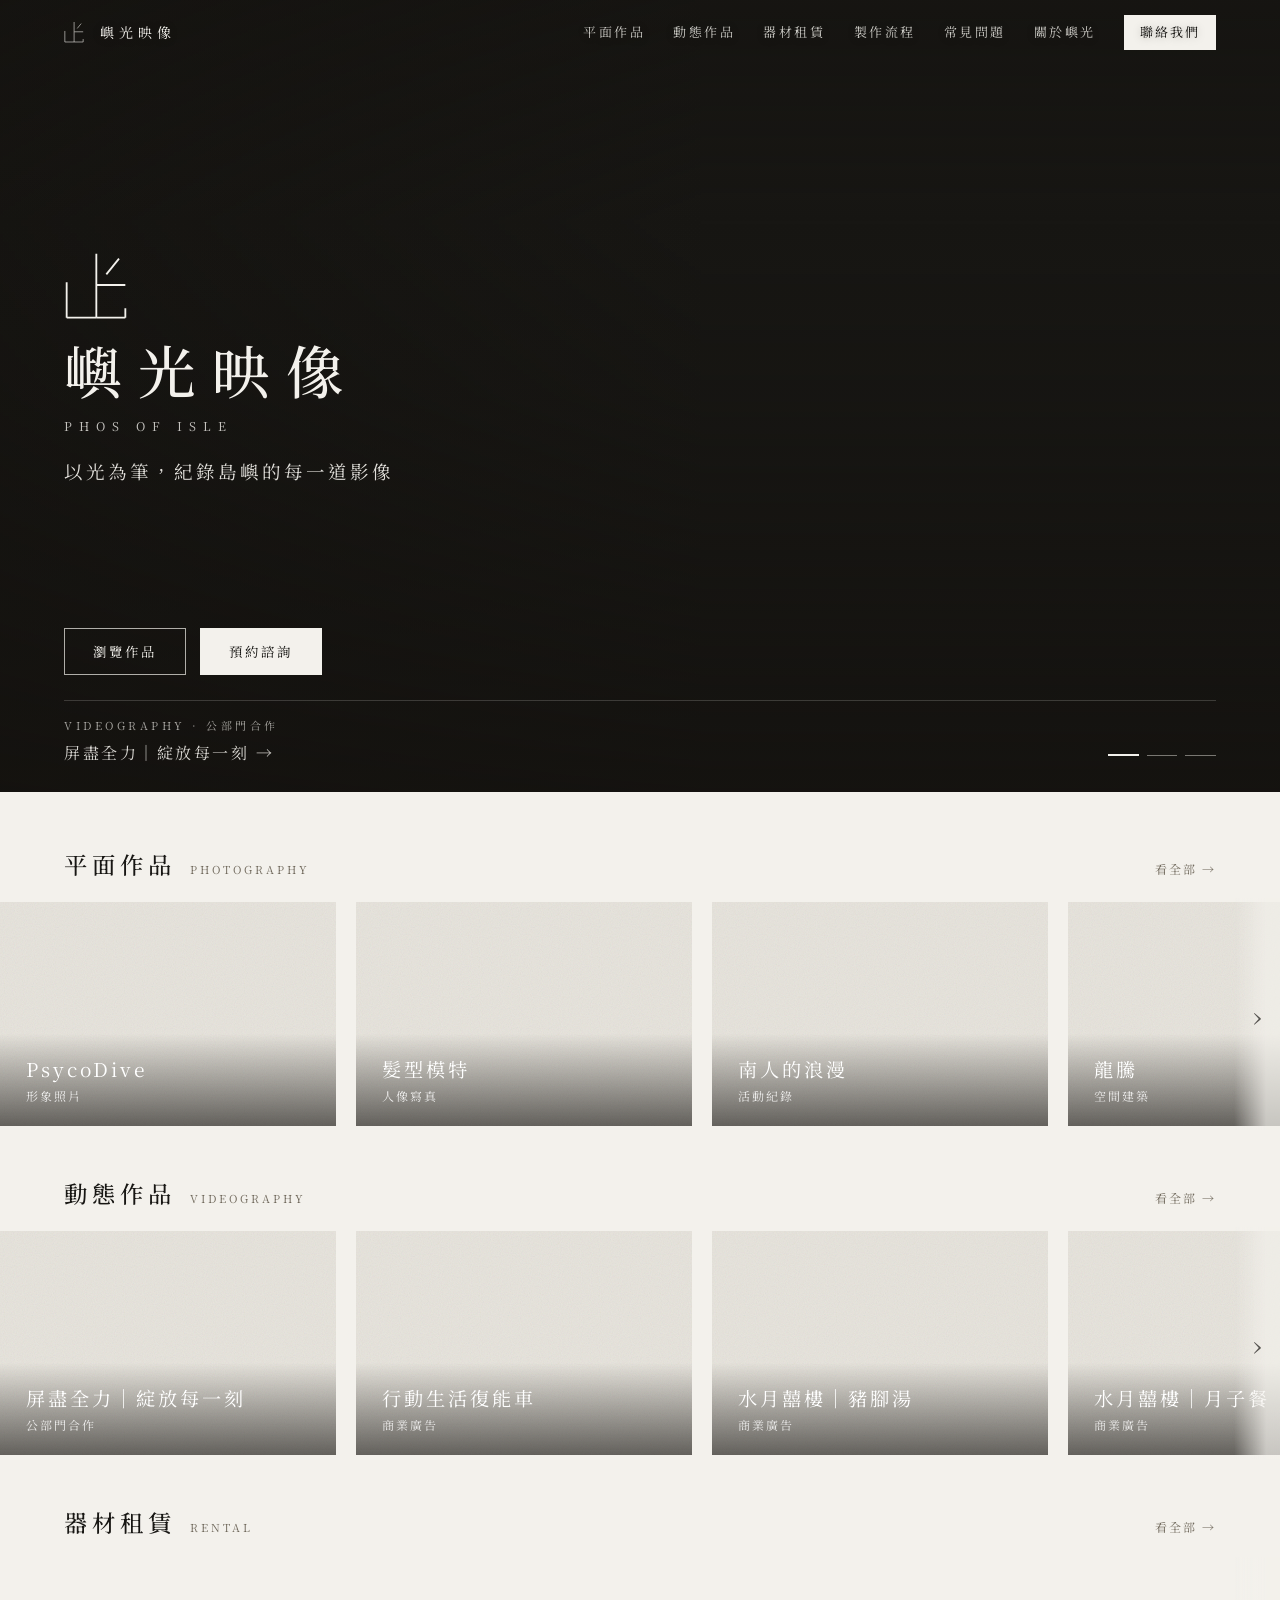
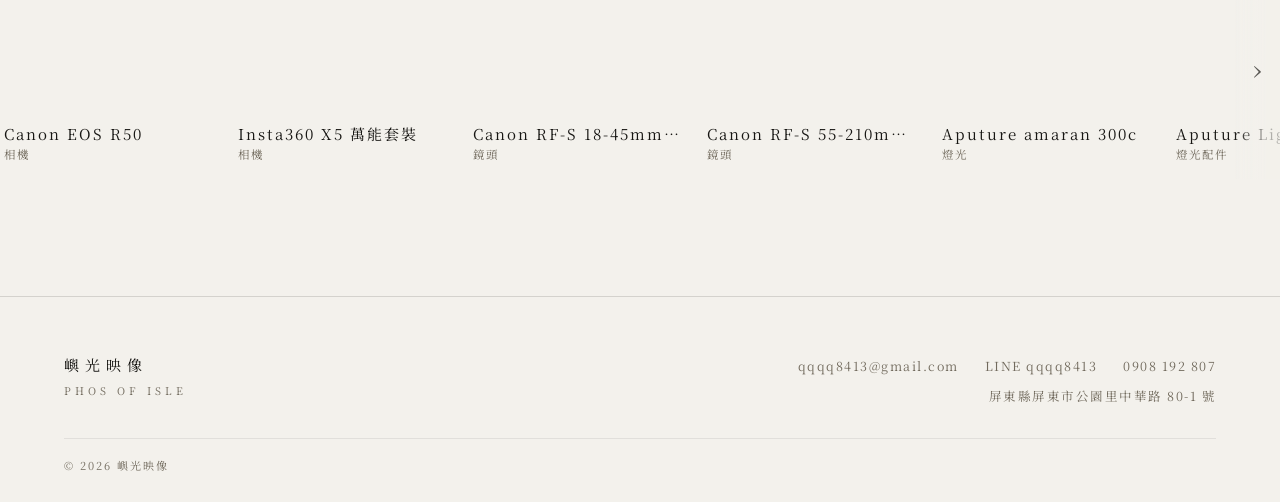
==== commit 5d45a224: "動畫放慢(全站速度倍率),修掉清單頁的版面位移 動畫: - site.css 新增 --motion-scale(目前 1.4,1 = 原本的節奏),捲動浮現、首頁進站   動畫與主視覺浮現、換頁、導" ====
--- a/yuguang-site/index.html
+++ b/yuguang-site/index.html
@@ -222,21 +222,21 @@
       footer{text-align:center;padding:28px 20px;border-top:1px solid var(--hair);
                  font-family:var(--serif);font-size:11px;letter-spacing:2.5px;color:var(--muted)}
       /* ---- 進站動畫:在暗處用光把 LOGO 一筆一筆畫出來,再像暗房顯影一樣淡出成主視覺 ----
-         只在每次開瀏覽器後第一次進首頁時播放(sessionStorage),約 2.2 秒;點一下、按鍵、滾動就立刻跳過。
+         只在每次開瀏覽器後第一次進首頁時播放(sessionStorage),約 2.2 秒 × 速度倍率(site.css 的 --motion-scale);點一下、按鍵、滾動就立刻跳過。
          「減少動態」、網址帶 #錨點、自動化工具(爬蟲)都不播。網址加 ?intro=1 可強制重看。
          緩動曲線直接寫數值,不依賴 site.css 的變數:萬一 site.css 晚到,動畫也不會失效。 */
       /* 注意:<html> 上的旗標是 is-intro,遮罩是 .intro,兩者不可同名——
          同名的話 .intro{display:none} 會連 <html> 一起隱藏,整頁在動畫結束前完全不會畫出來 */
       .intro{display:none}
       html.is-intro .intro{display:flex;position:fixed;inset:0;z-index:2000;flex-direction:column;align-items:center;justify-content:center;
-        background:var(--ink);color:#f3f1ec;animation:intro-out .65s cubic-bezier(.65,0,.35,1) 1.6s forwards}
+        background:var(--ink);color:#f3f1ec;animation:intro-out calc(.65s * var(--motion-scale,1.4)) cubic-bezier(.65,0,.35,1) calc(1.6s * var(--motion-scale,1.4)) forwards}
       .intro svg{width:clamp(52px,6vw,76px);height:auto;aspect-ratio:192/208;overflow:visible}
-      .intro line{stroke-dasharray:var(--len);stroke-dashoffset:var(--len);animation:intro-draw var(--t) cubic-bezier(.65,0,.35,1) var(--d) forwards}
+      .intro line{stroke-dasharray:var(--len);stroke-dashoffset:var(--len);animation:intro-draw calc(var(--t) * var(--motion-scale,1.4)) cubic-bezier(.65,0,.35,1) calc(var(--d) * var(--motion-scale,1.4)) forwards}
       .intro line.ray{filter:drop-shadow(0 0 5px rgba(243,241,236,.55))}
       .intro .nm{font-family:var(--serif);font-size:clamp(18px,1.9vw,24px);letter-spacing:12px;text-indent:12px;margin-top:30px;opacity:0;
-        animation:intro-name 1s cubic-bezier(.19,1,.22,1) .8s forwards}
+        animation:intro-name calc(1s * var(--motion-scale,1.4)) cubic-bezier(.19,1,.22,1) calc(.8s * var(--motion-scale,1.4)) forwards}
       .intro .lt{font-family:var(--serif);font-size:11px;letter-spacing:7px;text-indent:7px;margin-top:12px;opacity:0;
-        animation:intro-fade .9s cubic-bezier(.19,1,.22,1) .98s forwards}
+        animation:intro-fade calc(.9s * var(--motion-scale,1.4)) cubic-bezier(.19,1,.22,1) calc(.98s * var(--motion-scale,1.4)) forwards}
       @keyframes intro-draw{to{stroke-dashoffset:0}}
       @keyframes intro-name{from{opacity:0;letter-spacing:24px;text-indent:24px}to{opacity:1}}
       @keyframes intro-fade{to{opacity:.62}}
@@ -245,13 +245,13 @@
       /* ---- 主視覺文字依序浮現(純 CSS,第一次繪製就套用,不會先閃一下) ----
          播進站動畫時整體往後延,接在顯影之後;跳過進站動畫時 JS 拿掉 is-intro-hero,就改用一般的時間點 */
       @media (prefers-reduced-motion:no-preference){
-        .hero .inner>*,.hero .actions,.hero .foot{animation:hero-in 1.1s cubic-bezier(.19,1,.22,1) both}
-        .hero .inner>:nth-child(1){animation-delay:.12s}.hero .inner>:nth-child(2){animation-delay:.2s}
-        .hero .inner>:nth-child(3){animation-delay:.3s}.hero .inner>:nth-child(4){animation-delay:.4s}
-        .hero .actions{animation-delay:.52s}.hero .foot{animation-delay:.66s}
-        html.is-intro-hero .hero .inner>:nth-child(1){animation-delay:1.62s}html.is-intro-hero .hero .inner>:nth-child(2){animation-delay:1.7s}
-        html.is-intro-hero .hero .inner>:nth-child(3){animation-delay:1.8s}html.is-intro-hero .hero .inner>:nth-child(4){animation-delay:1.9s}
-        html.is-intro-hero .hero .actions{animation-delay:2.02s}html.is-intro-hero .hero .foot{animation-delay:2.16s}
+        .hero .inner>*,.hero .actions,.hero .foot{animation:hero-in calc(1.1s * var(--motion-scale,1.4)) cubic-bezier(.19,1,.22,1) both}
+        .hero .inner>:nth-child(1){animation-delay:calc(.12s * var(--motion-scale,1.4))}.hero .inner>:nth-child(2){animation-delay:calc(.2s * var(--motion-scale,1.4))}
+        .hero .inner>:nth-child(3){animation-delay:calc(.3s * var(--motion-scale,1.4))}.hero .inner>:nth-child(4){animation-delay:calc(.4s * var(--motion-scale,1.4))}
+        .hero .actions{animation-delay:calc(.52s * var(--motion-scale,1.4))}.hero .foot{animation-delay:calc(.66s * var(--motion-scale,1.4))}
+        html.is-intro-hero .hero .inner>:nth-child(1){animation-delay:calc(1.62s * var(--motion-scale,1.4))}html.is-intro-hero .hero .inner>:nth-child(2){animation-delay:calc(1.7s * var(--motion-scale,1.4))}
+        html.is-intro-hero .hero .inner>:nth-child(3){animation-delay:calc(1.8s * var(--motion-scale,1.4))}html.is-intro-hero .hero .inner>:nth-child(4){animation-delay:calc(1.9s * var(--motion-scale,1.4))}
+        html.is-intro-hero .hero .actions{animation-delay:calc(2.02s * var(--motion-scale,1.4))}html.is-intro-hero .hero .foot{animation-delay:calc(2.16s * var(--motion-scale,1.4))}
       }
       @keyframes hero-in{from{opacity:0;transform:translate3d(0,20px,0)}}
     </style>
@@ -324,6 +324,8 @@
   <div class="rows" id="rows"></div>
   
   
+  <!--pre:data-->
+<!--/pre:data-->
   <script>
     const rows=document.getElementById('rows');
     function opt(u,w){if(!u)return u;if(u.indexOf('res.cloudinary.com')>-1&&u.indexOf('/upload/')>-1){return u.replace('/upload/',`/upload/f_auto,q_auto,w_${w}/`);}return u;}
@@ -425,9 +427,9 @@
     })();
 
     Promise.all([
-        fetch('content/albums.json').then(r=>r.json()).catch(()=>({albums:[]})),
-        fetch('content/videos.json').then(r=>r.json()).catch(()=>({videos:[]})),
-        fetch('content/gear.json').then(r=>r.json()).catch(()=>({gear:[]}))
+        (window.ygFetch||fetch)('content/albums.json').then(r=>r.json()).catch(()=>({albums:[]})),
+        (window.ygFetch||fetch)('content/videos.json').then(r=>r.json()).catch(()=>({videos:[]})),
+        (window.ygFetch||fetch)('content/gear.json').then(r=>r.json()).catch(()=>({gear:[]}))
       ]).then(([a,v,g])=>{
         const plane=[];
         (a.albums||[]).forEach((al,i)=>{
@@ -490,7 +492,8 @@
   }
   evs.forEach(function(t){addEventListener(t,skip,{capture:true,passive:true})});
   el.addEventListener('animationend',function(e){if(e.target===el&&e.animationName==='intro-out')end();});
-  setTimeout(end,2500);
+  var S=parseFloat(getComputedStyle(root).getPropertyValue('--motion-scale'))||1.4;
+  setTimeout(end,2500*S);
 })();
 </script>
 </body>
--- a/yuguang-site/assets/site.css
+++ b/yuguang-site/assets/site.css
@@ -124,7 +124,14 @@
 /* ==== 動態 ====
    全站共用同一組節奏:進場用 expo-out(快速到位、慢慢停),離場比進場短。
    只動 transform／opacity;「減少動態」的系統設定一律尊重。 */
-:root{--ease-out:cubic-bezier(.19,1,.22,1);--ease-in:cubic-bezier(.7,0,.84,0);--ease-inout:cubic-bezier(.65,0,.35,1)}
+/* --motion-scale:全站動畫速度倍率。1 = 最初的節奏,數字越大越慢(1.4 = 每段動畫多花 40% 的時間)。
+   site.js 的捲動浮現、首頁的進站動畫也讀這個值,改這裡就全部一起變。 */
+:root{--motion-scale:1.4;--ease-out:cubic-bezier(.19,1,.22,1);--ease-in:cubic-bezier(.7,0,.84,0);--ease-inout:cubic-bezier(.65,0,.35,1)}
+
+/* 作品格還沒畫出來之前先預留一個畫面的高度:瀏覽器有時會在頁面程式執行前先畫一次,
+   那一瞬間作品格是空的,底下的靜態清單與頁尾會先出現在畫面裡,接著被推下去(版面位移 CLS)。
+   只在 JS 有開的時候預留(沒有 JS 就不會有作品格,不該留一大塊空白);畫出來之後 :empty 就不成立。 */
+html:not(.no-js) #grid:empty,html:not(.no-js) #albumGrid:empty,html:not(.no-js) #rows:empty{min-height:100vh}
 
 /* 捲動浮現:還沒捲到的卡片先隱藏(只有 site.js 會加這個 class,沒有 JS 就不會隱藏) */
 .rv-wait{opacity:0}
@@ -134,26 +141,27 @@
    (Chrome、Edge、Safari 18.2 以上支援;其他瀏覽器照常換頁,沒有影響) */
 @view-transition{navigation:auto}
 .topbar{view-transition-name:yg-topbar}
-::view-transition-old(root){animation:.22s var(--ease-in) both yg-vt-out}
-::view-transition-new(root){animation:.6s var(--ease-out) both yg-vt-in}
+::view-transition-old(root){animation:calc(.22s * var(--motion-scale)) var(--ease-in) both yg-vt-out}
+::view-transition-new(root){animation:calc(.6s * var(--motion-scale)) var(--ease-out) both yg-vt-in}
 @keyframes yg-vt-out{to{opacity:0}}
 @keyframes yg-vt-in{from{opacity:0;transform:translate3d(0,14px,0)}}
 
 /* 桌機導覽列:滑過時底線從左邊畫出來,離開時往右收掉 */
 @media (min-width:901px) and (hover:hover){
   .sitenav a:not(.cta)::after{content:"";position:absolute;left:0;right:2.5px;bottom:0;height:1px;background:currentColor;
-    transform:scaleX(0);transform-origin:right center;transition:transform .55s var(--ease-out)}
+    transform:scaleX(0);transform-origin:right center;transition:transform calc(.55s * var(--motion-scale)) var(--ease-out)}
   .sitenav a:not(.cta):hover::after,.sitenav a[aria-current="page"]::after{transform:scaleX(1);transform-origin:left center}
 }
 
 /* 手機選單:打開時連結由上往下依序浮現;關上時一起淡出(比打開快) */
 @media (max-width:900px){
-  .sitenav a{opacity:0;transform:translate3d(0,16px,0);transition:opacity .25s var(--ease-in),transform .25s var(--ease-in)}
-  .nav-open .sitenav a{opacity:1;transform:none;transition:opacity .7s var(--ease-out),transform .7s var(--ease-out)}
-  .nav-open .sitenav a:nth-child(1){transition-delay:.08s}.nav-open .sitenav a:nth-child(2){transition-delay:.13s}
-  .nav-open .sitenav a:nth-child(3){transition-delay:.18s}.nav-open .sitenav a:nth-child(4){transition-delay:.23s}
-  .nav-open .sitenav a:nth-child(5){transition-delay:.28s}.nav-open .sitenav a:nth-child(6){transition-delay:.33s}
-  .nav-open .sitenav a:nth-child(7){transition-delay:.4s}
+  .sitenav a{opacity:0;transform:translate3d(0,16px,0);--i:0;
+    transition:opacity .25s var(--ease-in),transform .25s var(--ease-in)}   /* 關上:一起快速淡出,不隨倍率變慢 */
+  .nav-open .sitenav a{opacity:1;transform:none;
+    transition:opacity calc(.7s * var(--motion-scale)) var(--ease-out),transform calc(.7s * var(--motion-scale)) var(--ease-out);
+    transition-delay:calc((.08s + var(--i) * .05s) * var(--motion-scale))}
+  .sitenav a:nth-child(2){--i:1}.sitenav a:nth-child(3){--i:2}.sitenav a:nth-child(4){--i:3}
+  .sitenav a:nth-child(5){--i:4}.sitenav a:nth-child(6){--i:5}.sitenav a:nth-child(7){--i:6.4}
 }
 
 @media (prefers-reduced-motion:reduce){
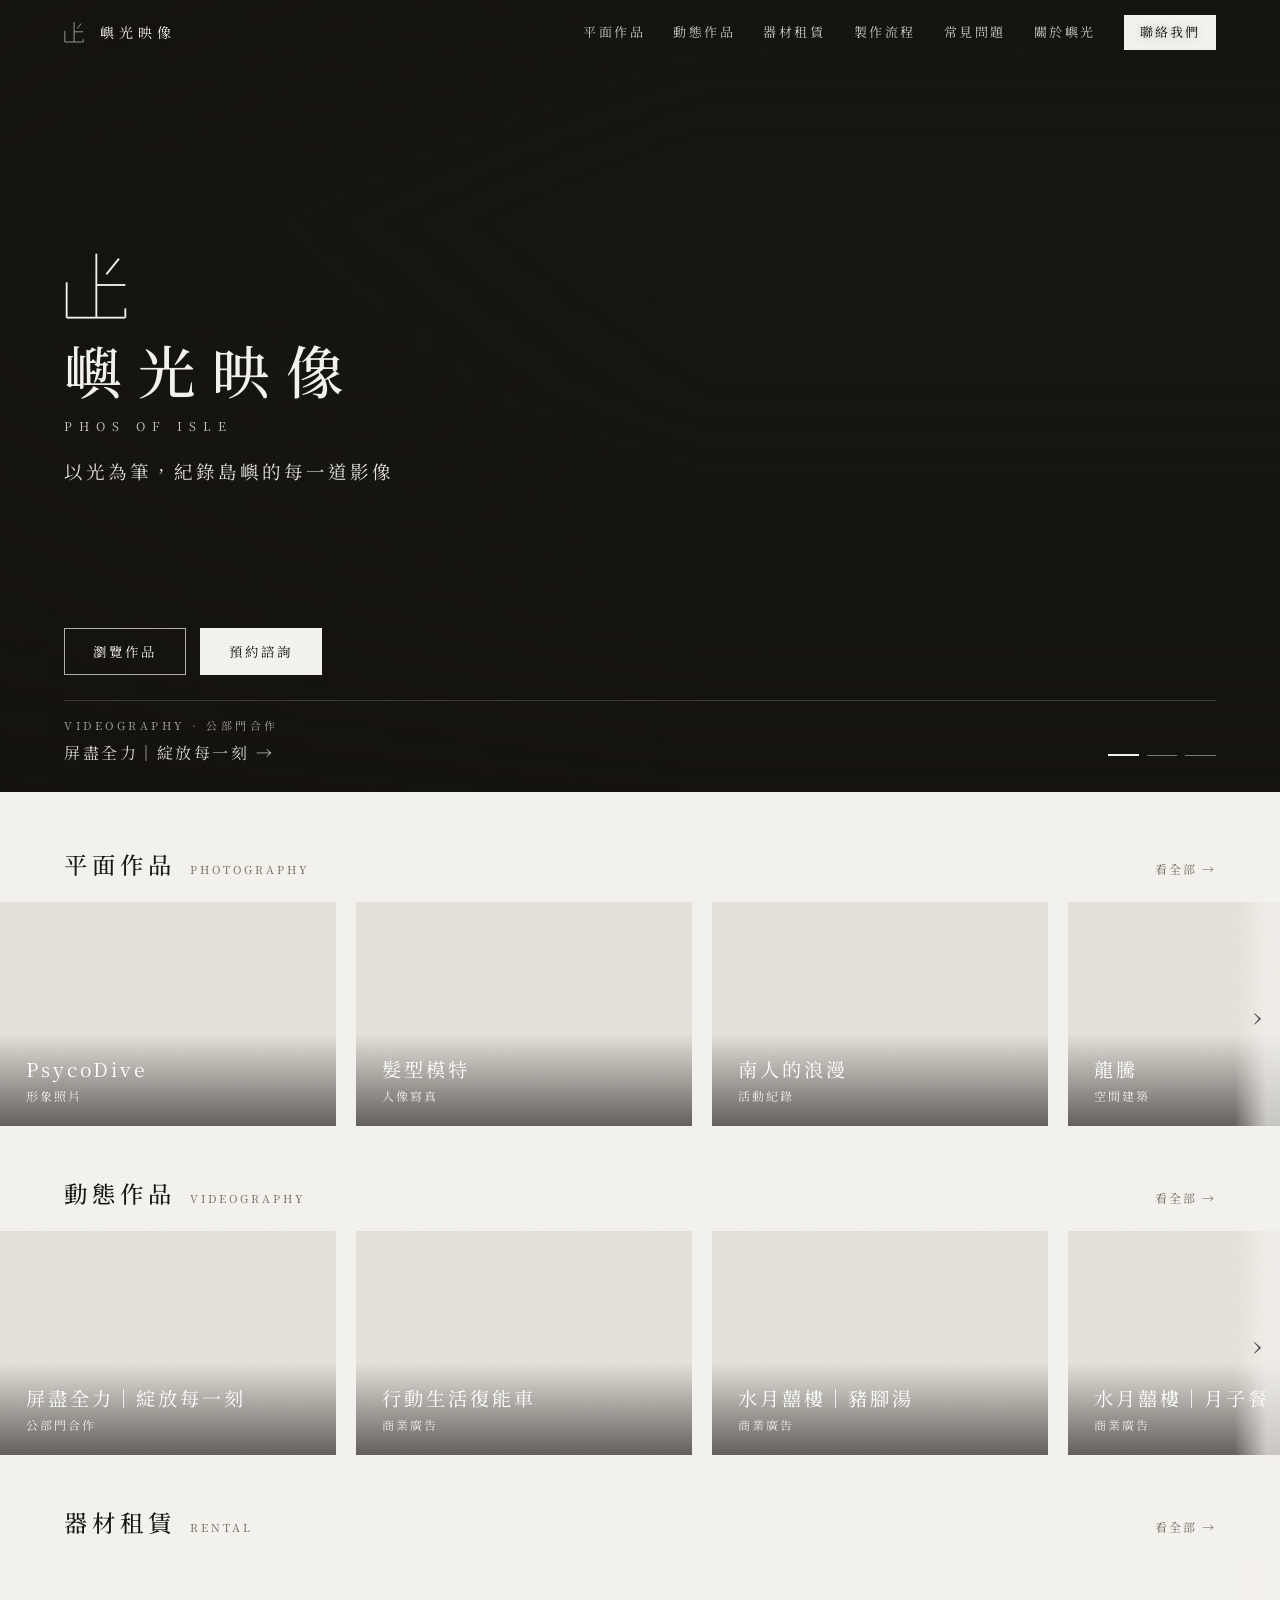
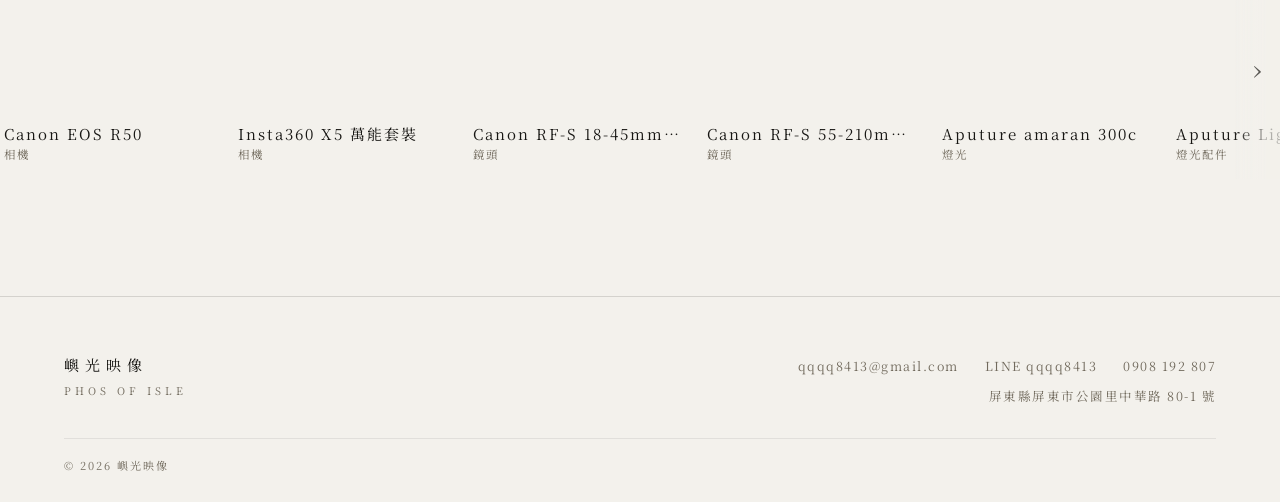
==== commit bc480675: "進站 LOGO 動畫單獨調快(--intro-scale 0.9,約 2 秒) 全站放慢到 1.4 倍後進站跟著變成 3 秒多,等太久。進站改用自己的倍率, 其他動畫維持 --motion-scale" ====
--- a/yuguang-site/index.html
+++ b/yuguang-site/index.html
@@ -222,21 +222,24 @@
       footer{text-align:center;padding:28px 20px;border-top:1px solid var(--hair);
                  font-family:var(--serif);font-size:11px;letter-spacing:2.5px;color:var(--muted)}
       /* ---- 進站動畫:在暗處用光把 LOGO 一筆一筆畫出來,再像暗房顯影一樣淡出成主視覺 ----
-         只在每次開瀏覽器後第一次進首頁時播放(sessionStorage),約 2.2 秒 × 速度倍率(site.css 的 --motion-scale);點一下、按鍵、滾動就立刻跳過。
+         只在每次開瀏覽器後第一次進首頁時播放(sessionStorage),約 2 秒;點一下、按鍵、滾動就立刻跳過。
          「減少動態」、網址帶 #錨點、自動化工具(爬蟲)都不播。網址加 ?intro=1 可強制重看。
          緩動曲線直接寫數值,不依賴 site.css 的變數:萬一 site.css 晚到,動畫也不會失效。 */
       /* 注意:<html> 上的旗標是 is-intro,遮罩是 .intro,兩者不可同名——
          同名的話 .intro{display:none} 會連 <html> 一起隱藏,整頁在動畫結束前完全不會畫出來 */
+      /* --intro-scale:進站動畫自己的速度倍率,和全站的 --motion-scale 分開。1 = 最初的節奏(約 2.2 秒),數字越小越快。
+         全站動畫放慢後(#50)進站跟著變成 3 秒多,等太久,所以進站單獨調快 */
+      :root{--intro-scale:.9}
       .intro{display:none}
       html.is-intro .intro{display:flex;position:fixed;inset:0;z-index:2000;flex-direction:column;align-items:center;justify-content:center;
-        background:var(--ink);color:#f3f1ec;animation:intro-out calc(.65s * var(--motion-scale,1.4)) cubic-bezier(.65,0,.35,1) calc(1.6s * var(--motion-scale,1.4)) forwards}
+        background:var(--ink);color:#f3f1ec;animation:intro-out calc(.65s * var(--intro-scale)) cubic-bezier(.65,0,.35,1) calc(1.6s * var(--intro-scale)) forwards}
       .intro svg{width:clamp(52px,6vw,76px);height:auto;aspect-ratio:192/208;overflow:visible}
-      .intro line{stroke-dasharray:var(--len);stroke-dashoffset:var(--len);animation:intro-draw calc(var(--t) * var(--motion-scale,1.4)) cubic-bezier(.65,0,.35,1) calc(var(--d) * var(--motion-scale,1.4)) forwards}
+      .intro line{stroke-dasharray:var(--len);stroke-dashoffset:var(--len);animation:intro-draw calc(var(--t) * var(--intro-scale)) cubic-bezier(.65,0,.35,1) calc(var(--d) * var(--intro-scale)) forwards}
       .intro line.ray{filter:drop-shadow(0 0 5px rgba(243,241,236,.55))}
       .intro .nm{font-family:var(--serif);font-size:clamp(18px,1.9vw,24px);letter-spacing:12px;text-indent:12px;margin-top:30px;opacity:0;
-        animation:intro-name calc(1s * var(--motion-scale,1.4)) cubic-bezier(.19,1,.22,1) calc(.8s * var(--motion-scale,1.4)) forwards}
+        animation:intro-name calc(1s * var(--intro-scale)) cubic-bezier(.19,1,.22,1) calc(.8s * var(--intro-scale)) forwards}
       .intro .lt{font-family:var(--serif);font-size:11px;letter-spacing:7px;text-indent:7px;margin-top:12px;opacity:0;
-        animation:intro-fade calc(.9s * var(--motion-scale,1.4)) cubic-bezier(.19,1,.22,1) calc(.98s * var(--motion-scale,1.4)) forwards}
+        animation:intro-fade calc(.9s * var(--intro-scale)) cubic-bezier(.19,1,.22,1) calc(.98s * var(--intro-scale)) forwards}
       @keyframes intro-draw{to{stroke-dashoffset:0}}
       @keyframes intro-name{from{opacity:0;letter-spacing:24px;text-indent:24px}to{opacity:1}}
       @keyframes intro-fade{to{opacity:.62}}
@@ -249,9 +252,9 @@
         .hero .inner>:nth-child(1){animation-delay:calc(.12s * var(--motion-scale,1.4))}.hero .inner>:nth-child(2){animation-delay:calc(.2s * var(--motion-scale,1.4))}
         .hero .inner>:nth-child(3){animation-delay:calc(.3s * var(--motion-scale,1.4))}.hero .inner>:nth-child(4){animation-delay:calc(.4s * var(--motion-scale,1.4))}
         .hero .actions{animation-delay:calc(.52s * var(--motion-scale,1.4))}.hero .foot{animation-delay:calc(.66s * var(--motion-scale,1.4))}
-        html.is-intro-hero .hero .inner>:nth-child(1){animation-delay:calc(1.62s * var(--motion-scale,1.4))}html.is-intro-hero .hero .inner>:nth-child(2){animation-delay:calc(1.7s * var(--motion-scale,1.4))}
-        html.is-intro-hero .hero .inner>:nth-child(3){animation-delay:calc(1.8s * var(--motion-scale,1.4))}html.is-intro-hero .hero .inner>:nth-child(4){animation-delay:calc(1.9s * var(--motion-scale,1.4))}
-        html.is-intro-hero .hero .actions{animation-delay:calc(2.02s * var(--motion-scale,1.4))}html.is-intro-hero .hero .foot{animation-delay:calc(2.16s * var(--motion-scale,1.4))}
+        html.is-intro-hero .hero .inner>:nth-child(1){animation-delay:calc(1.5s * var(--intro-scale) + .12s * var(--motion-scale,1.4))}html.is-intro-hero .hero .inner>:nth-child(2){animation-delay:calc(1.5s * var(--intro-scale) + .2s * var(--motion-scale,1.4))}
+        html.is-intro-hero .hero .inner>:nth-child(3){animation-delay:calc(1.5s * var(--intro-scale) + .3s * var(--motion-scale,1.4))}html.is-intro-hero .hero .inner>:nth-child(4){animation-delay:calc(1.5s * var(--intro-scale) + .4s * var(--motion-scale,1.4))}
+        html.is-intro-hero .hero .actions{animation-delay:calc(1.5s * var(--intro-scale) + .52s * var(--motion-scale,1.4))}html.is-intro-hero .hero .foot{animation-delay:calc(1.5s * var(--intro-scale) + .66s * var(--motion-scale,1.4))}
       }
       @keyframes hero-in{from{opacity:0;transform:translate3d(0,20px,0)}}
     </style>
@@ -492,7 +495,7 @@
   }
   evs.forEach(function(t){addEventListener(t,skip,{capture:true,passive:true})});
   el.addEventListener('animationend',function(e){if(e.target===el&&e.animationName==='intro-out')end();});
-  var S=parseFloat(getComputedStyle(root).getPropertyValue('--motion-scale'))||1.4;
+  var S=parseFloat(getComputedStyle(root).getPropertyValue('--intro-scale'))||.9;
   setTimeout(end,2500*S);
 })();
 </script>
--- a/yuguang-site/assets/site.css
+++ b/yuguang-site/assets/site.css
@@ -125,7 +125,8 @@
    全站共用同一組節奏:進場用 expo-out(快速到位、慢慢停),離場比進場短。
    只動 transform／opacity;「減少動態」的系統設定一律尊重。 */
 /* --motion-scale:全站動畫速度倍率。1 = 最初的節奏,數字越大越慢(1.4 = 每段動畫多花 40% 的時間)。
-   site.js 的捲動浮現、首頁的進站動畫也讀這個值,改這裡就全部一起變。 */
+   site.js 的捲動浮現、首頁主視覺的浮現也讀這個值,改這裡就全部一起變。
+   例外:首頁的進站 LOGO 動畫有自己的倍率 --intro-scale(在 index.html),不跟著這裡變。 */
 :root{--motion-scale:1.4;--ease-out:cubic-bezier(.19,1,.22,1);--ease-in:cubic-bezier(.7,0,.84,0);--ease-inout:cubic-bezier(.65,0,.35,1)}
 
 /* 作品格還沒畫出來之前先預留一個畫面的高度:瀏覽器有時會在頁面程式執行前先畫一次,
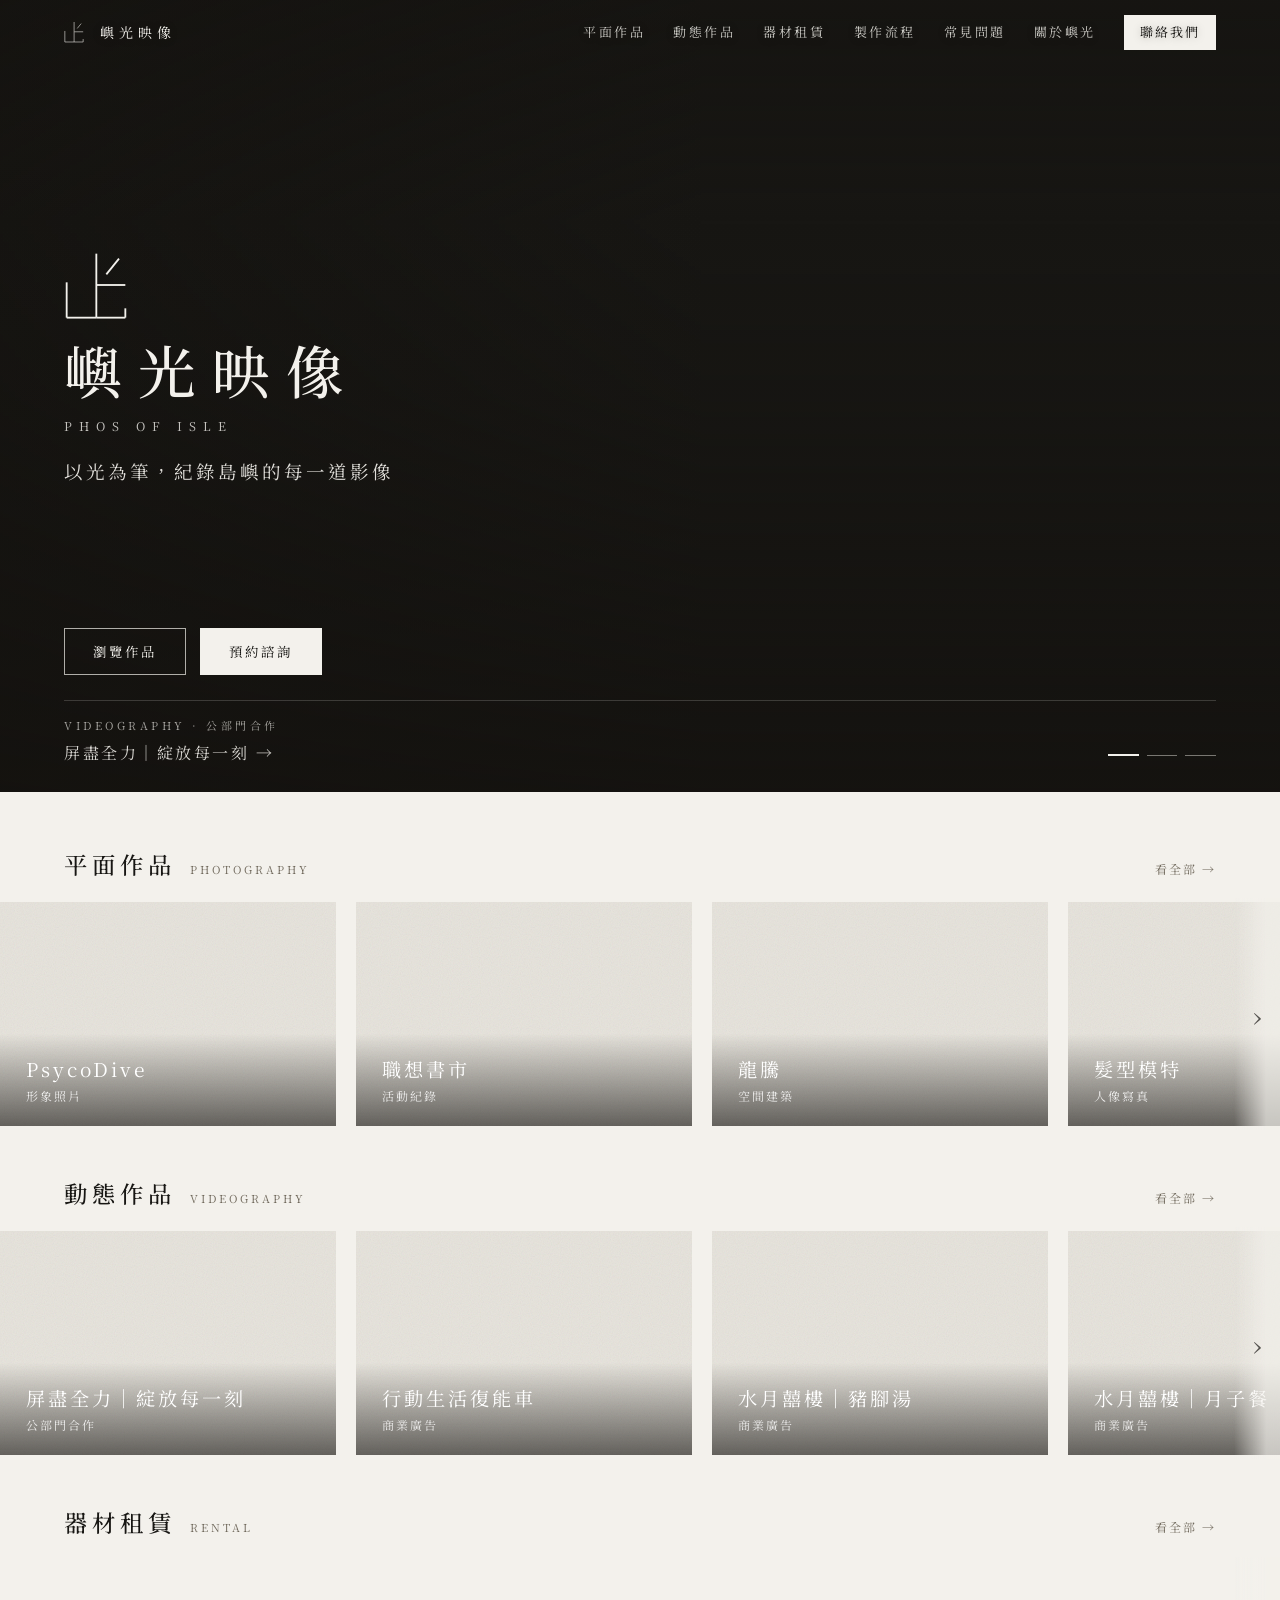
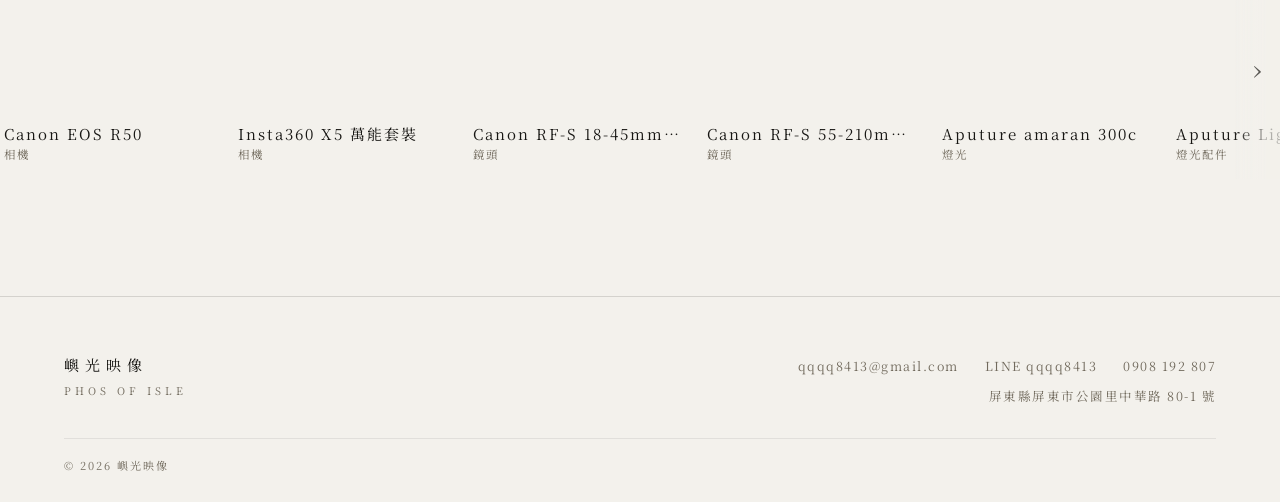
==== commit b9fcacf1: "修 Search Console「替代頁面」:站內連結與 canonical 一致 Google 2026-10-07 通知部分頁面為「替代頁面(有適當的標準標記)」。sitemap 53 頁都正常," ====
--- a/yuguang-site/index.html
+++ b/yuguang-site/index.html
@@ -6,7 +6,7 @@
     <meta charset="UTF-8">
     <meta name="viewport" content="width=device-width, initial-scale=1.0">
     <title>嶼光映像 PHOS OF ISLE｜屏東攝影・影片製作・器材租借</title>
-    <meta name="description" content="嶼光映像 PHOS OF ISLE，屏東的影像工作室。平面攝影、動態影片、企業形象與器材租賃，以光為筆，紀錄島嶼的每一道影像。">
+    <meta name="description" content="屏東的影像工作室：平面攝影、動態影片、企業形象與器材租賃，以光為筆，紀錄島嶼的每一道影像。">
     <link rel="canonical" href="https://phosofisle.com/">
     <meta name="theme-color" content="#f3f1ec">
     <link rel="icon" href="/favicon.svg" type="image/svg+xml">
@@ -17,9 +17,9 @@
     <meta property="og:site_name" content="嶼光映像 PHOS OF ISLE">
     <meta property="og:locale" content="zh_TW">
     <meta property="og:title" content="嶼光映像 PHOS OF ISLE｜屏東攝影・影片製作・器材租借">
-    <meta property="og:description" content="嶼光映像 PHOS OF ISLE，屏東的影像工作室。平面攝影、動態影片、企業形象與器材租賃，以光為筆，紀錄島嶼的每一道影像。">
+    <meta property="og:description" content="屏東的影像工作室：平面攝影、動態影片、企業形象與器材租賃，以光為筆，紀錄島嶼的每一道影像。">
     <meta property="og:url" content="https://phosofisle.com/">
-    <meta property="og:image" content="https://phosofisle.com/images/og.jpg">
+    <meta property="og:image" content="https://phosofisle.com/images/share-card.jpg">
     <meta property="og:image:width" content="1200">
     <meta property="og:image:height" content="630">
     <meta property="og:image:alt" content="嶼光映像 PHOS OF ISLE — 以光為筆，紀錄島嶼的每一道影像">
@@ -50,7 +50,7 @@
           "alternateName": "PHOS OF ISLE",
           "url": "https://phosofisle.com/",
           "logo": "https://phosofisle.com/images/icon-512.png",
-          "image": "https://phosofisle.com/images/og.jpg",
+          "image": "https://phosofisle.com/images/share-card.jpg",
           "description": "屏東影像工作室：平面攝影、動態影像製作與影像器材日租。",
           "email": "qqqq8413@gmail.com",
           "telephone": "+886-908-192-807",
@@ -300,7 +300,7 @@
     </svg>
 
     <div class="topbar" id="topbar">
-      <a class="mark" href="index.html"><svg><use href="#logo"/></svg><span class="name">嶼光映像</span></a>
+      <a class="mark" href="/"><svg><use href="#logo"/></svg><span class="name">嶼光映像</span></a>
       <!--pre:nav-->
 <nav class="sitenav" id="sitenav" aria-label="主選單"><a href="pingmian.html">平面作品</a><a href="dongtai.html">動態作品</a><a href="qicai.html">器材租賃</a><a href="liucheng.html">製作流程</a><a href="wenda.html">常見問題</a><a href="guanyu.html">關於嶼光</a><a href="lianluo.html" class="cta">聯絡我們</a></nav>
 <!--/pre:nav-->
@@ -389,13 +389,22 @@
 
     /* 影片封面常內嵌電影黑邊;主視覺用 Cloudinary e_trim 先裁掉純色邊再放大 */
     function heroImg(u,w){if(u&&u.indexOf('res.cloudinary.com')>-1&&u.indexOf('/upload/')>-1)return u.replace('/upload/',`/upload/e_trim:20/f_auto,q_auto,w_${w||2000}/`);return u;}
+    /* 首頁的作品／影片／器材一律連到各自的正式頁面(/work/…/、/video/…/、/rental/…/),不連 pingmian.html?album=… 這類帶參數的網址:
+       帶參數的網址 canonical 指回列表頁,Google 會把它們當「替代頁面」,首頁的推薦也就沒有傳到作品頁本身。
+       影片網址的規則必須和 scripts/build-pages.js 的 buildVideos 一樣:YouTube ID 轉小寫,只差大小寫的重複 ID 加 -2、-3 */
+    function videoUrls(videos){const seen=new Map(),m=new Map();
+        (videos||[]).filter(x=>x.yt).forEach(x=>{const k=ytid(x.yt).toLowerCase(),n=(seen.get(k)||0)+1;seen.set(k,n);m.set(x,'/video/'+(n===1?k:k+'-'+n)+'/');});
+        return m;}
+    /* 首頁精選的先後:後台「首頁精選」分頁拖曳後存成 featuredOrder(1 最前);沒有的(剛勾選的)排在最後,彼此照原本順序 */
+    function byRank(list){return list.map((x,i)=>[x,i]).sort((a,b)=>((a[0].featuredOrder||1e9)-(b[0].featuredOrder||1e9))||(a[1]-b[1])).map(p=>p[0]);}
     /* 主視覺輪播:精選影片中有自訂封面的優先(橫幅、高解析);不足 2 張時補平面作品照片 */
     function buildHero(v,a){
         const slides=[];
-        (v.videos||[]).filter(x=>x.cover&&(x.featured===true||x.cat==='精選作品')).forEach(x=>
-              slides.push({img:heroImg(x.cover),kicker:'Videography · '+(x.cat||'動態作品'),title:x.title||'',href:'dongtai.html?v='+encodeURIComponent(ytid(x.yt))}));
+        const vurl=videoUrls(v.videos);
+        byRank((v.videos||[]).filter(x=>x.cover&&(x.featured===true||x.cat==='精選作品'))).forEach(x=>
+              slides.push({img:heroImg(x.cover),kicker:'Videography · '+(x.cat||'動態作品'),title:x.title||'',href:vurl.get(x)||'dongtai.html'}));
         if(slides.length<2)(a.albums||[]).forEach((al,i)=>{const ph=firstPhoto(al);
-              if(ph)slides.push({img:heroImg(ph),kicker:'Photography · '+(al.zh||''),title:al.zh||'',href:al.slug?'pingmian.html?album='+al.slug:'pingmian.html?cat='+i});});
+              if(ph)slides.push({img:heroImg(ph),kicker:'Photography · '+(al.zh||''),title:al.zh||'',href:al.slug?'/work/'+al.slug+'/':'pingmian.html'});});
         if(!slides.length){window.loadSiteFont();return;}
         {const im=new Image();im.onload=im.onerror=()=>window.loadSiteFont();im.src=slides[0].img;}
         const box=document.getElementById('slides'),dots=document.getElementById('dots'),now=document.getElementById('now');
@@ -437,19 +446,20 @@
         const plane=[];
         (a.albums||[]).forEach((al,i)=>{
               if(al.projects&&al.projects.length){
-                      al.projects.forEach((pj,j)=>plane.push({featured:pj.featured===true,href:al.slug&&pj.slug?`pingmian.html?album=${al.slug}&project=${pj.slug}`:`pingmian.html?cat=${i}&proj=${j}`,imgs:tileImgs(pj,1200),cap:pj.zh||al.zh,sub:al.zh}));
+                      al.projects.forEach((pj,j)=>plane.push({featured:pj.featured===true,featuredOrder:pj.featuredOrder,href:al.slug&&pj.slug?`/work/${al.slug}/${pj.slug}/`:'pingmian.html',imgs:tileImgs(pj,1200),cap:pj.zh||al.zh,sub:al.zh}));
               }else{
-                      plane.push({featured:al.featured===true,href:al.slug?`pingmian.html?album=${al.slug}`:`pingmian.html?cat=${i}`,imgs:tileImgs(al,1200),cap:al.zh,sub:al.en});
+                      plane.push({featured:al.featured===true,featuredOrder:al.featuredOrder,href:al.slug?`/work/${al.slug}/`:'pingmian.html',imgs:tileImgs(al,1200),cap:al.zh,sub:al.en});
               }
         });
-        /* 後台勾了「★ 首頁精選」就只顯示勾選的(順序依後台的分類／專案排序);一個都沒勾時顯示全部 */
-        const planePick=plane.filter(x=>x.featured);
+        /* 後台勾了「★ 首頁精選」就只顯示勾選的(順序依後台「首頁精選」分頁);一個都沒勾時顯示全部 */
+        const planePick=byRank(plane.filter(x=>x.featured));
         addRow('平面作品','Photography','pingmian.html',planePick.length?planePick:plane,'lg');
 
-                const vids=(v.videos||[]).filter(x=>x.yt&&(x.featured===true||x.cat==='精選作品')).map(x=>({href:'dongtai.html?v='+encodeURIComponent(ytid(x.yt)),img:x.cover?heroImg(x.cover,1200):`https://img.youtube.com/vi/${(String(x.yt).match(/(?:youtu\.be\/|v=|embed\/|shorts\/|live\/)([A-Za-z0-9_-]{11})/)||[0,x.yt])[1]}/hqdefault.jpg`,cap:x.title||'影片',sub:x.cat}));
+                const vurl=videoUrls(v.videos);
+                const vids=byRank((v.videos||[]).filter(x=>x.yt&&(x.featured===true||x.cat==='精選作品'))).map(x=>({href:vurl.get(x)||'dongtai.html',img:x.cover?heroImg(x.cover,1200):`https://img.youtube.com/vi/${(String(x.yt).match(/(?:youtu\.be\/|v=|embed\/|shorts\/|live\/)([A-Za-z0-9_-]{11})/)||[0,x.yt])[1]}/hqdefault.jpg`,cap:x.title||'影片',sub:x.cat}));
         addRow('動態作品','Videography','dongtai.html',vids,'lg');
 
-                const gear=(g.gear||[]).map((x,i)=>({href:'qicai.html?item='+encodeURIComponent(x.slug||i),img:gimg(x.image,700),product:!!x.image,icon:gearIcon(x.cat),cap:x.name||'器材',sub:x.cat}));
+                const gear=(g.gear||[]).map((x,i)=>({href:x.slug?'/rental/'+x.slug+'/':'qicai.html',img:gimg(x.image,700),product:!!x.image,icon:gearIcon(x.cat),cap:x.name||'器材',sub:x.cat}));
         addRow('器材租賃','Rental','qicai.html',gear);
         buildHero(v,a);
         restoreY();
--- a/yuguang-site/assets/site.css
+++ b/yuguang-site/assets/site.css
@@ -171,3 +171,74 @@
   .sitenav a,.nav-open .sitenav a{opacity:1;transform:none;transition:none}
   .sitenav a:not(.cta)::after{transition:none}
 }
+
+/* ---- 作品集版面(平面作品、動態作品共用) ----
+   參考 sola-production.com/book.html:上方一條分類列,作品用「一大兩小、左右交錯」排,標題放在圖片下方。
+   四列一循環:A 左大右兩小 → B 兩張對半 → B 兩張對半 → D 左兩小右大;最後不夠一列時,剩兩張就對半、剩一張置中。
+   列怎麼切由頁面程式決定(dongtai.html、pingmian.html 的 bento()),這裡只管長相。手機一律單欄。 */
+.wtabs{display:flex;justify-content:center;flex-wrap:wrap;gap:clamp(16px,2.4vw,34px);
+  position:sticky;top:53px;z-index:30;background:var(--paper);padding:14px 0 16px;border-bottom:1px solid var(--hair)}
+@media(min-width:721px){.wtabs{gap:clamp(34px,4.6vw,72px)}}
+.wtab{font-family:var(--serif);font-size:14px;letter-spacing:3px;color:var(--muted);cursor:pointer;
+  padding:0 0 7px;border:0;border-bottom:1px solid transparent;background:none;outline:none;
+  -webkit-tap-highlight-color:transparent;transition:color .3s,border-color .3s}
+.wtab:hover{color:var(--ink)}
+.wtab.active{color:var(--ink);border-bottom-color:var(--ink)}
+.wtab:focus-visible{outline:1px solid var(--ink);outline-offset:4px}
+
+.bento{--bgap:clamp(16px,2.2vw,32px);display:flex;flex-direction:column;gap:clamp(30px,3.6vw,52px);
+  max-width:1240px;margin:0 auto;padding:clamp(26px,3.4vw,44px) 0 clamp(70px,10vw,120px)}
+.brow{display:grid;gap:var(--bgap);align-items:stretch}
+.brow-a{grid-template-columns:minmax(0,2fr) minmax(0,1fr)}
+.brow-d{grid-template-columns:minmax(0,1fr) minmax(0,2fr)}
+.brow-b{grid-template-columns:repeat(2,minmax(0,1fr))}
+.brow-one{grid-template-columns:minmax(0,1fr)}
+.brow-one .it{width:66.6%;margin:0 auto}
+.bstack{display:flex;flex-direction:column;gap:var(--bgap)}
+.it{display:flex;flex-direction:column;min-width:0;cursor:pointer;color:inherit}
+.it .ph{position:relative;overflow:hidden;background:#e7e4dd;aspect-ratio:var(--ratio,3/2);
+  border-radius:var(--r-s);isolation:isolate}   /* isolation:Safari 放大圖片時圓角才不會破 */
+/* 邊角:每張都是小圓角,每一列有一張有「一個特別圓的角」(參考 sola-production 的處理)。
+   四列一輪剛好輪過四個角:左大右小的大圖→右下、第一個對半列的右張→右上、第二個對半列的左張→左下、左小右大的大圖→左上。
+   單獨置中的那張→右下。列的順序是固定的 abbd,所以用 nth-child 就能分出兩個對半列 */
+.bento{--r-s:6px;--r-l:clamp(28px,4vw,64px)}
+.brow-a>.it .ph,.brow-one .it .ph{border-bottom-right-radius:var(--r-l)}
+.brow-b:nth-child(4n+2)>.it:last-child .ph{border-top-right-radius:var(--r-l)}
+.brow-b:nth-child(4n+3)>.it:first-child .ph{border-bottom-left-radius:var(--r-l)}
+.brow-d>.it .ph{border-top-left-radius:var(--r-l)}
+/* 大張:高度跟著旁邊兩張小圖(含標題)走,圖片填滿剩下的空間 */
+.brow-a>.it,.brow-d>.it{min-height:0}
+.brow-a>.it .ph,.brow-d>.it .ph{flex:1;aspect-ratio:auto;min-height:clamp(220px,26vw,420px)}
+.it .ph img{position:absolute;inset:0;width:100%;height:100%;object-fit:cover;object-position:var(--pos,50% 40%);
+  transition:transform 1.1s var(--ease-out)}
+.it:hover .ph img{transform:scale(1.04)}
+.it .cap{text-align:center;padding-top:14px;font-family:var(--serif)}
+.it .cap .t{display:inline-block;position:relative;font-size:clamp(.95rem,1.15vw,1.08rem);letter-spacing:2px;line-height:1.45}
+.it .cap .t::after{content:"";position:absolute;left:50%;right:50%;bottom:-3px;height:1px;background:currentColor;
+  transition:left .5s var(--ease-out),right .5s var(--ease-out)}
+.it:hover .cap .t::after{left:0;right:0}
+.it .cap .s{display:block;font-size:12px;letter-spacing:1.5px;color:var(--muted);margin-top:5px}
+.it:focus-visible{outline:1px solid var(--ink);outline-offset:6px}
+/* 影片:16:9,中間一個播放圈 */
+.bento-v{--ratio:16/9}
+.bento-v .ph::after{content:"";position:absolute;inset:0;background:rgba(20,18,15,.08);transition:background .4s}
+.bento-v .it:hover .ph::after{background:rgba(20,18,15,.22)}
+.it .play{position:absolute;top:50%;left:50%;z-index:2;transform:translate(-50%,-50%);width:clamp(42px,3.6vw,54px);height:clamp(42px,3.6vw,54px);
+  border-radius:50%;border:1px solid rgba(255,255,255,.8);background:rgba(20,18,15,.18);display:flex;align-items:center;justify-content:center;transition:transform .4s,background .4s}
+.it .play::before{content:"";margin-left:3px;border-style:solid;border-width:6px 0 6px 11px;border-color:transparent transparent transparent #fff}
+.it:hover .play{transform:translate(-50%,-50%) scale(1.08);background:rgba(255,255,255,.16)}
+@media(max-width:640px){
+  .wtabs{top:72px;justify-content:flex-start;flex-wrap:nowrap;overflow-x:auto;gap:24px;
+    margin:0 calc(-1 * clamp(20px,5vw,72px));padding:12px clamp(20px,5vw,72px) 0;scrollbar-width:none;
+    -webkit-mask-image:linear-gradient(to right,#000 85%,transparent);mask-image:linear-gradient(to right,#000 85%,transparent)}
+  .wtabs::-webkit-scrollbar{display:none}
+  .wtab{flex:none;padding:6px 0 12px;font-size:15px}
+  .bento{gap:34px;padding-top:22px}
+  .brow,.brow-a,.brow-d,.brow-b{grid-template-columns:minmax(0,1fr);gap:34px}
+  .bstack{display:contents}
+  .brow-one .it{width:100%}
+  .brow-a>.it .ph,.brow-d>.it .ph{flex:none;aspect-ratio:var(--ratio,3/2);min-height:0}
+  .bento{--r-l:32px}
+  .it .cap{text-align:left;padding-top:12px}
+  .it .cap .t{font-size:1.05rem;letter-spacing:1.5px}
+}
